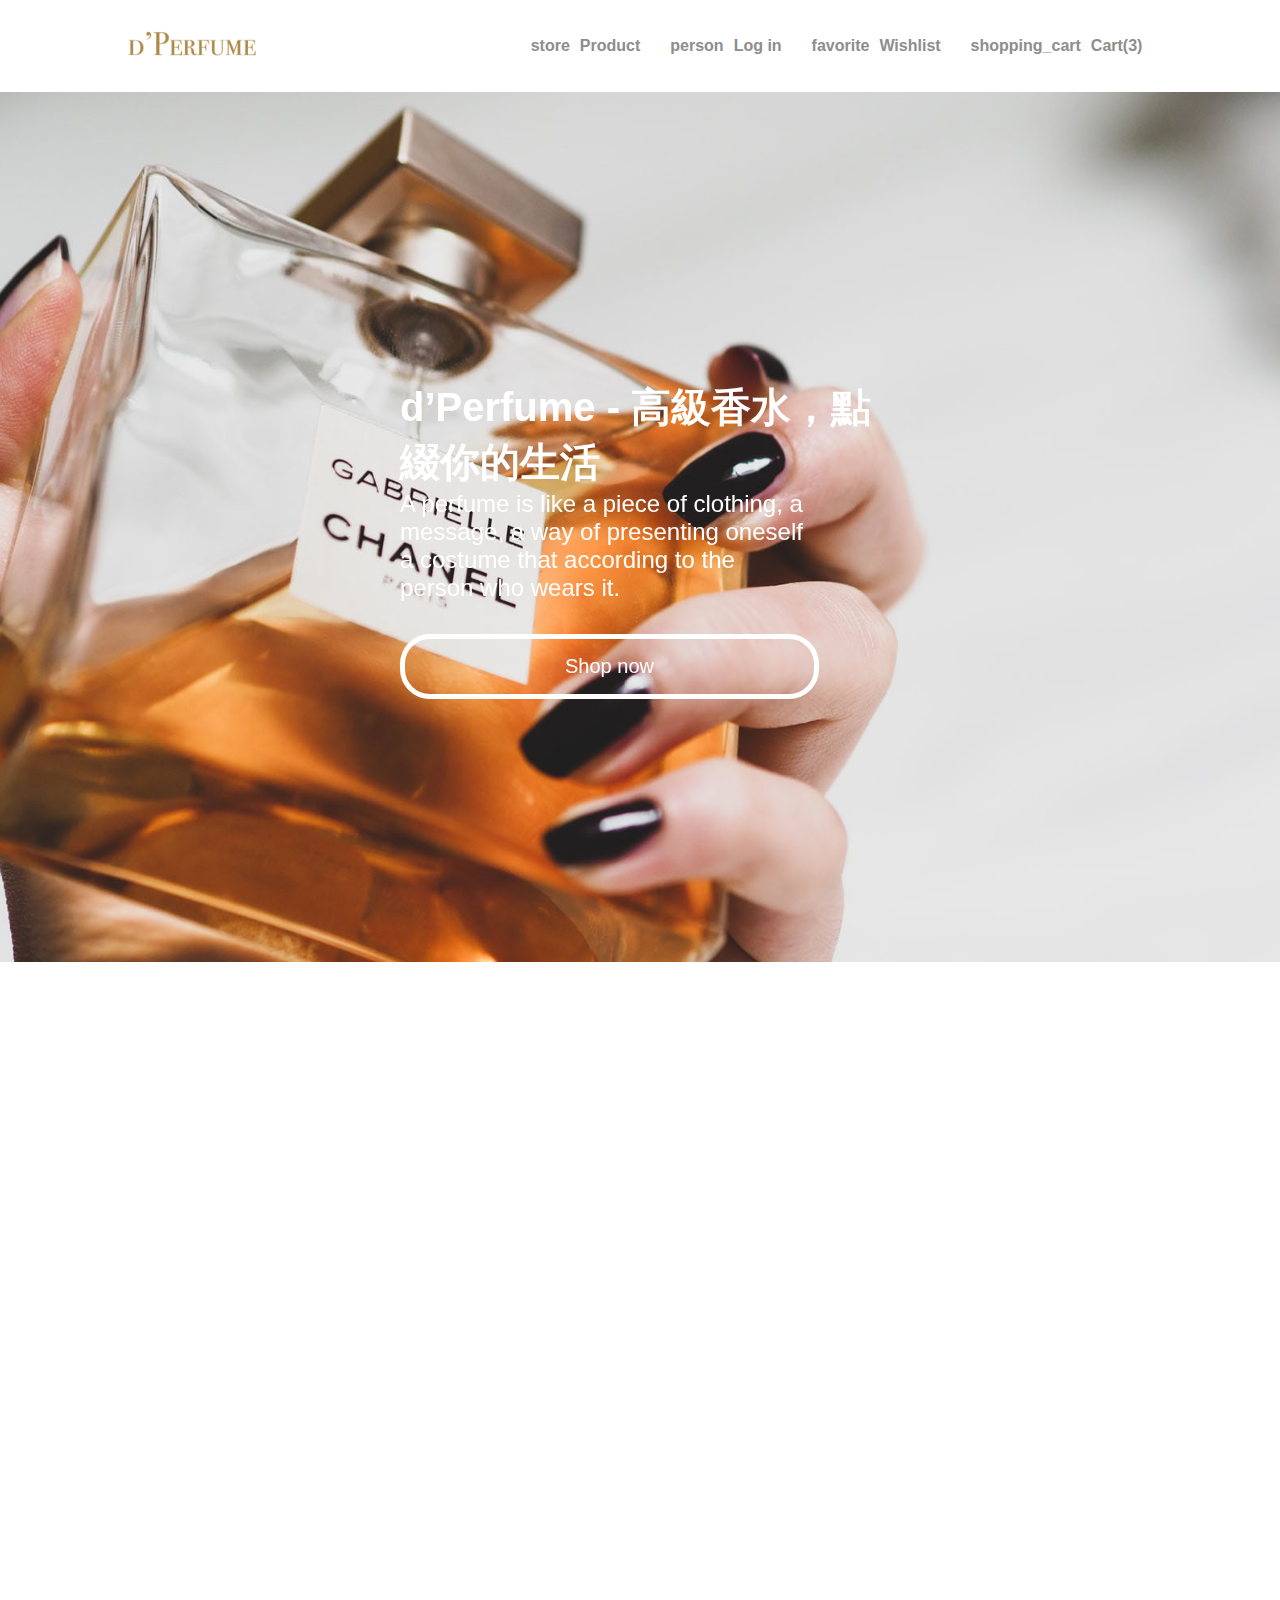
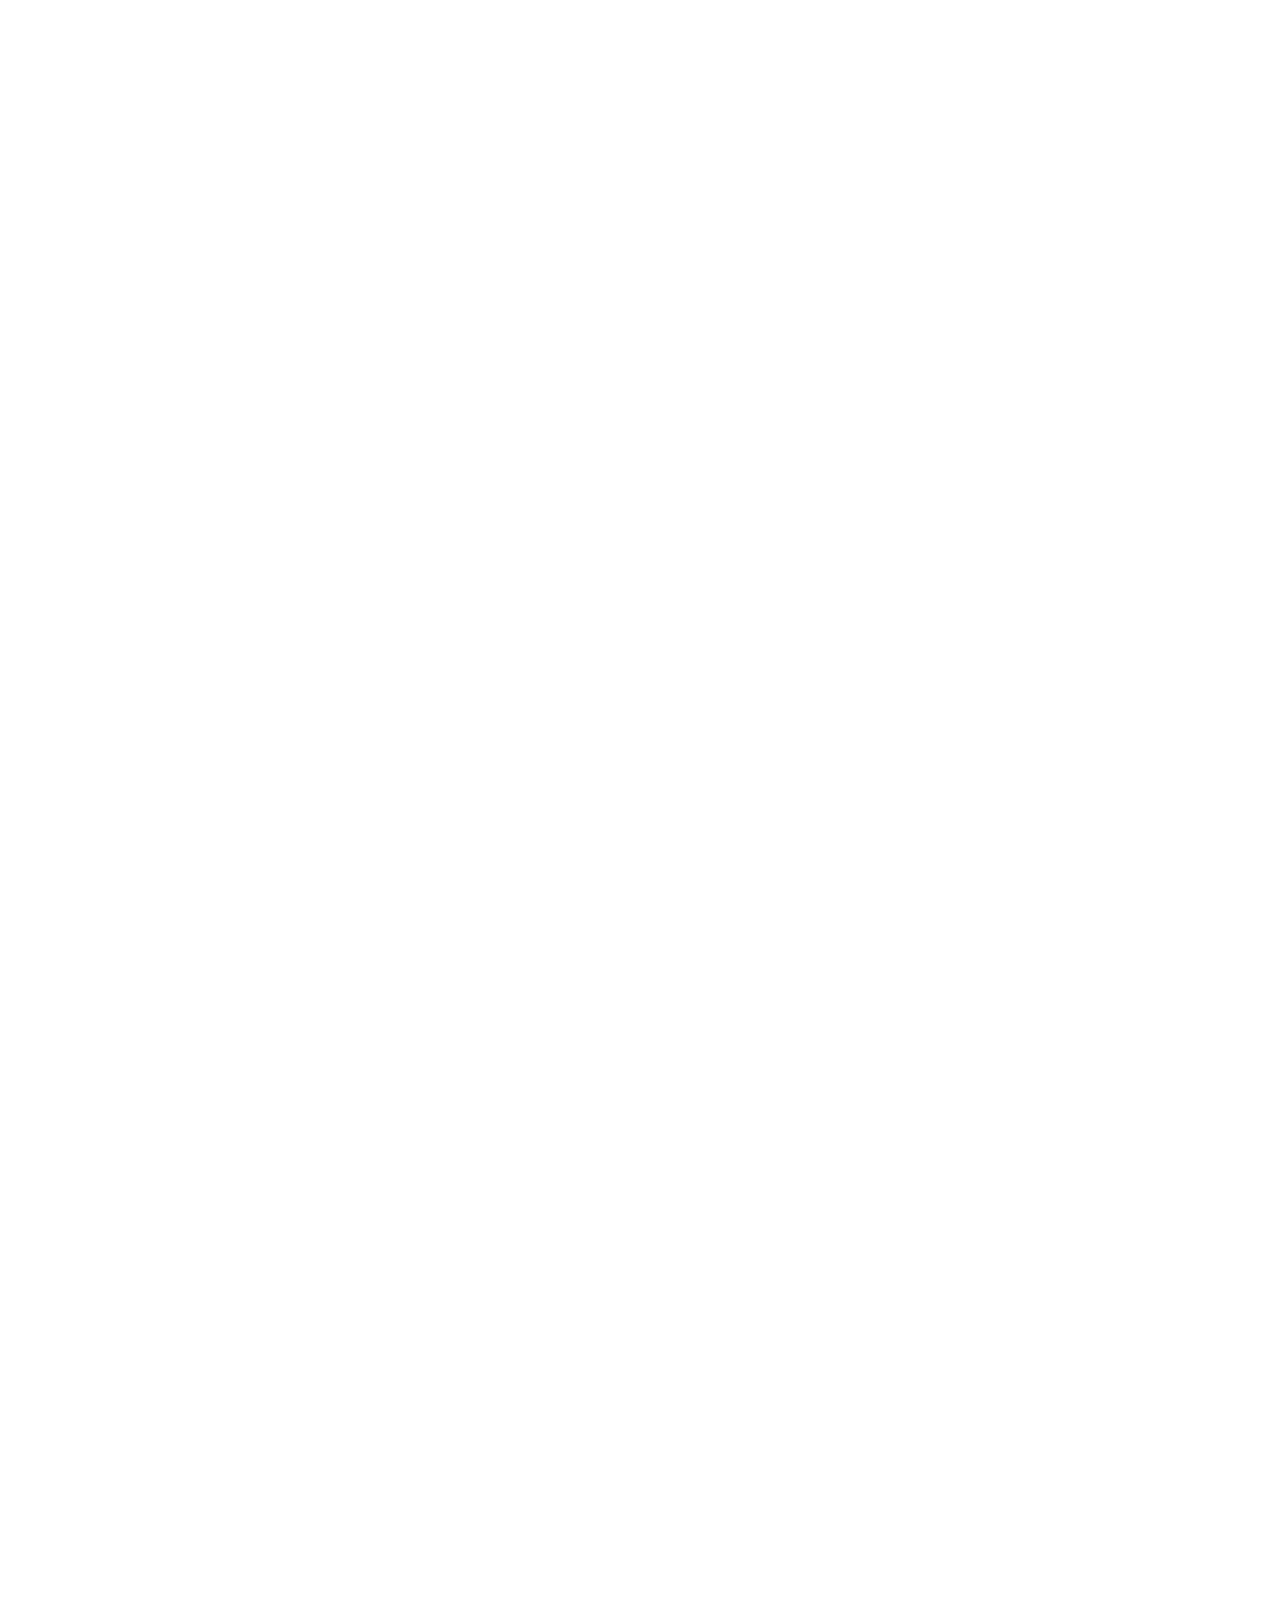
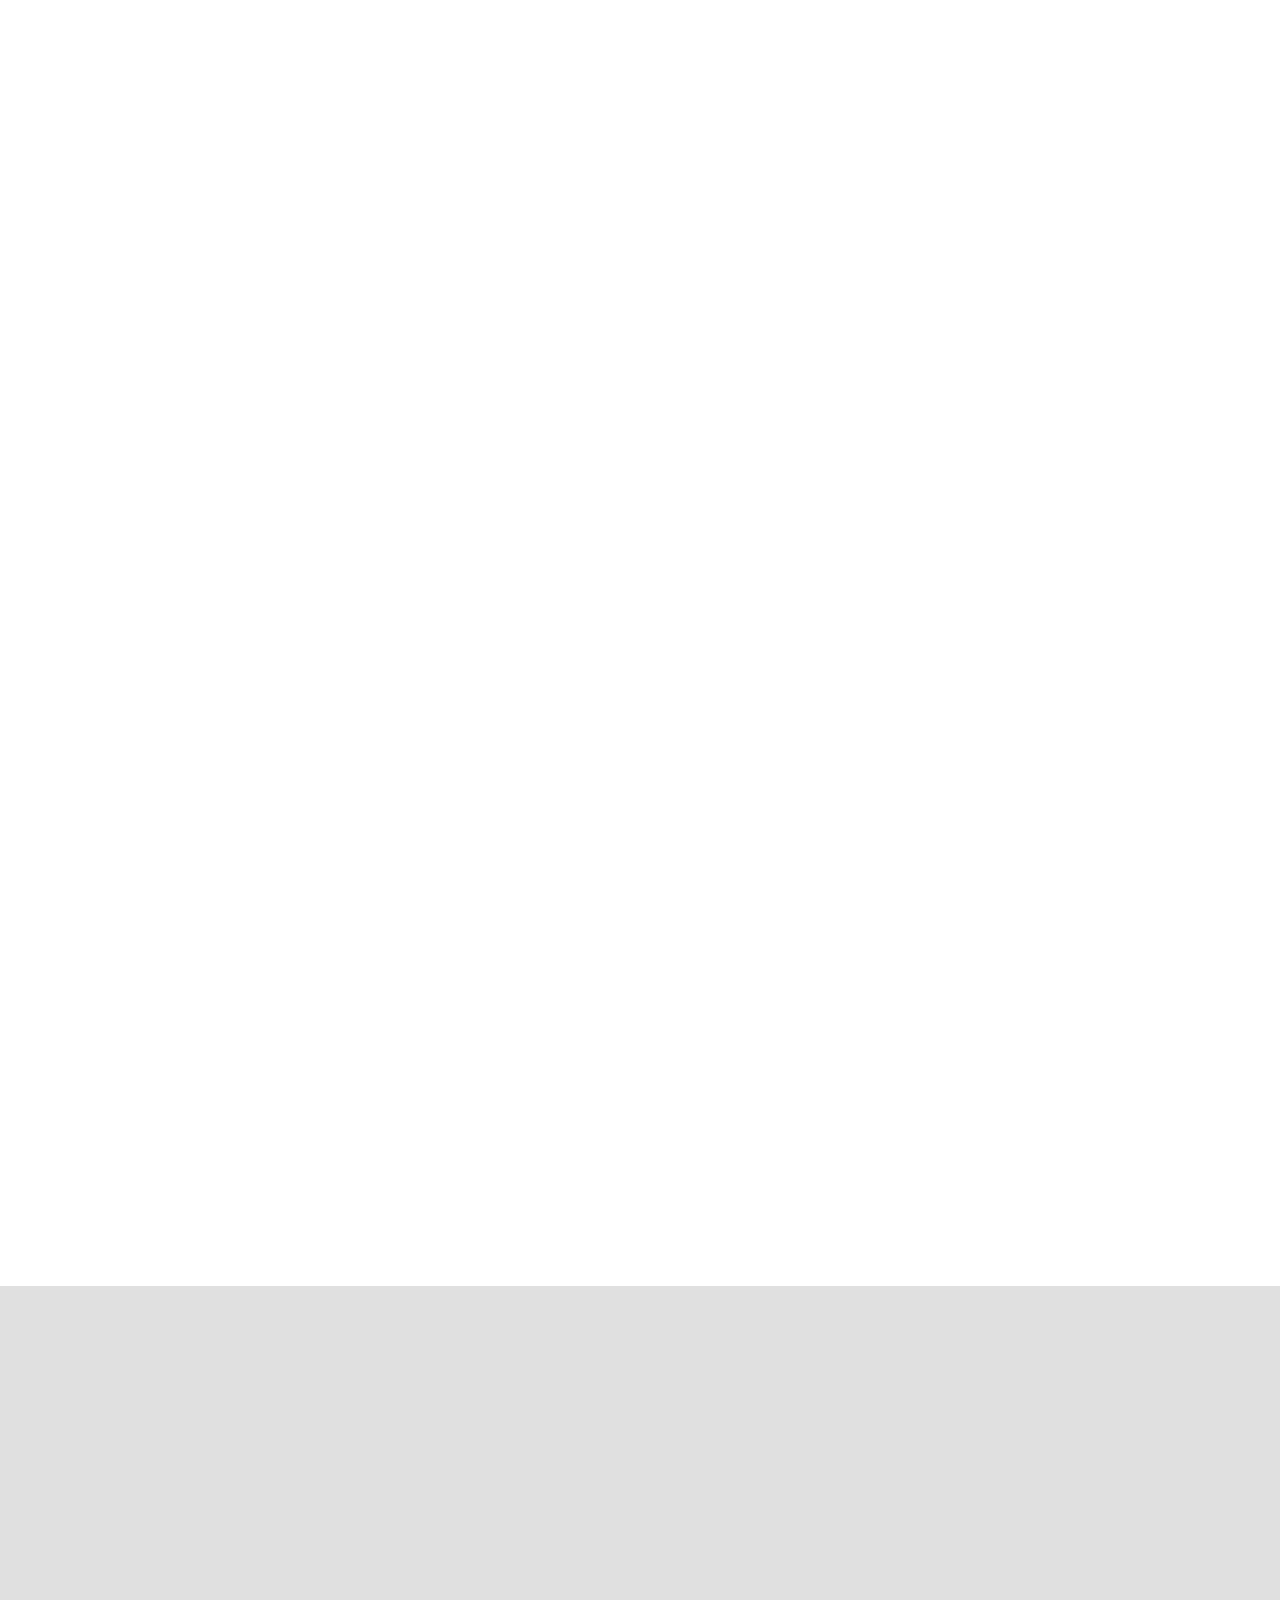
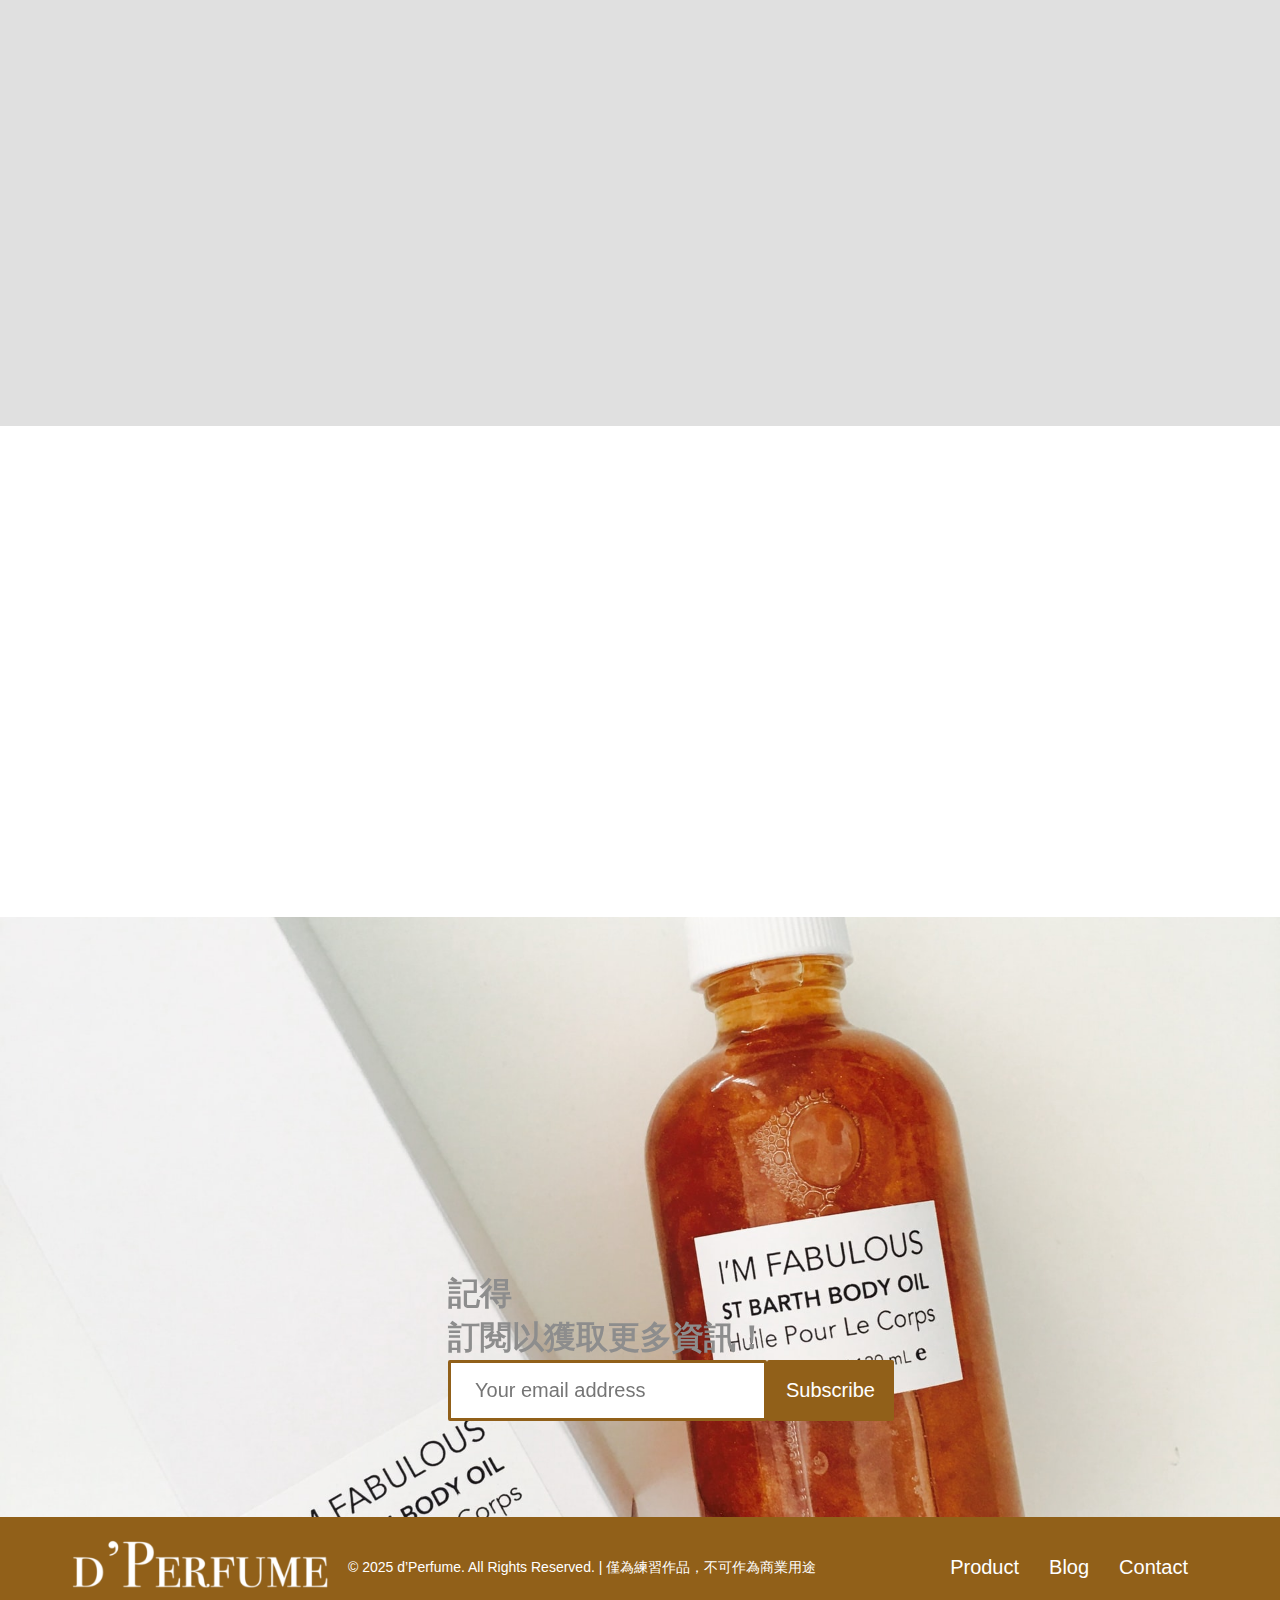
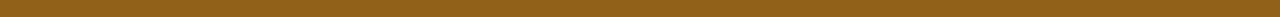
==== index.html @ 4ff8ecd0 "Update index.html" ====
<!DOCTYPE html>
<html lang="en">

<head>
    <meta charset="UTF-8">
    <meta http-equiv="X-UA-Compatible" content="IE=edge">
    <meta name="viewport" content="width=device-width, initial-scale=1.0">
    <meta name="description" content="探索 d’Perfume 高級香水，體驗女性自信、浪漫與活力。發現最受歡迎的香氛，立即購買！">
    <title>d’Perfume - 高級香水，點綴你的生活</title>

    <!-- Open Graph & Twitter Card -->
    <meta property="og:title" content="d’Perfume - 高級香水，點綴你的生活">
    <meta property="og:description" content="探索 d’Perfume 高級香水，體驗女性自信、浪漫與活力。">
    <meta property="og:image" content="https://maomao520529.github.io/Perfume-e-commerce/images/d%E2%80%99Perfume.png">
    <meta property="og:url" content="https://maomao520529.github.io/Perfume-e-commerce/index.html">
    <meta name="twitter:card" content="summary_large_image">
    
    <link rel="stylesheet" href="./css/style.css">
    <link rel="shortcut icon" href="./images/perfume.png">
    <script src="./js/jquery-3.6.0.min.js"></script>
    <script src="./js/all.js"></script>
</head>

<body>
<!-- 使用 Google PageSpeed Insights 測試載入速度，啟用 Lazy Loading（延遲載入圖片）-->
    <div class="header container">
            <a href="./index.html" class="logo">
                <img src="./images/d’Perfume.png" alt="d’Perfume Logo" loading="lazy">
            </a>
        <ul class="nav">
            <li class="nav-item"><a href="./perfume-products.html"><span class="material-icons">store</span>Product</a></li>
            <li class="nav-item"><a href="./login.html"><span class="material-icons">person</span>Log in</a></li>
            <li class="nav-item"><a href="#"><span class="material-icons ">favorite</span>Wishlist</a></li>
            <li class="nav-item"><a href="#"><span class="material-icons">shopping_cart</span>Cart(3)</a></li>
        </ul>

        <div class="menu">
            <nav class="navbar">
                <a class="navbar-link" href="#">
                    <span class="material-icons md-36">shopping_cart</span>
                    <span class="number">3</span>
                </a>
                <button class="navbar-toggler">
                    <span class="material-icons md-36">
                        menu
                    </span>
                </button>
                <div class="navbar-collapse">
                    <ul class="navbar-nav">
                        <li class="nav-item"><a class="nav-link" href="./perfume-products.html">Product</a></li>
                        <li class="nav-item"><a class="nav-link" href="#">Wishlist</a></li>
                        <li class="nav-item"><a class="nav-link" href="#">Blog</a></li>
                        <li class="nav-item"><a class="nav-link" href="#">Contact</a></li>
                        <li class="nav-item"><a class="nav-link" href="./login.html">Log in</a></li>
                    </ul>
                </div>
            </nav>
        </div>
    </div>

    <div class="banner container">
        <div class="banner_text" data-aos="fade-left">
            <h1>d’Perfume - 高級香水，點綴你的生活</h1>
            <p>A perfume is like a piece of clothing, a <br> message, a way of presenting oneself <br> a costume that
                according to the <br> person who wears it.</p>
            <a href="./products.html"><input type="button" value="Shop now"></a>
        </div>
    </div>
    <div class="main container">
        <div class="content">
            <div class="content_left" data-aos="fade-left">
                <img src="./images/olena.jpg" alt="CHANEL Gabrielle 香水瓶" loading="lazy">
                <div class="text_left">
                    <h2>Gabrielle CHANEL</h2>
                    <p>全新嗅覺體驗，花香四溢、明亮馥郁。結合茉莉、依蘭依蘭、橙花和最迷人的格拉斯晚香玉之花香，呈現出夢幻花香氣息。 極具女性特質的香奈兒嘉柏麗香水，專為光芒四射的她而生。</p>
                    <a href="#">查看更多</a>
                </div>
            </div>
            <div class="content_right" data-aos="fade-right">
                <img src="./images/Gingembre.png" alt="Five O’clock Au Gingembre" loading="lazy">
                <div class="text_right">
                    <h2>Five O’clock Au Gingembre</h2>
                    <p>生薑與溫醇的肉桂香、紅糖的香甜摻和成一氣，溫暖微辛的氣息反倒形成一股輕煙氤氳開來，還帶點微微煙醺感漫溢在整個鼻息之間，細聞之下,又還有溫溫淡淡的木香，溫和而暖心。
                    </p>
                    <a href="#">查看更多</a>
                </div>
            </div>
            <div class="content_left" data-aos="fade-left">
                <img src="./images/erin-east.jpg" alt="CHANEL N°5" loading="lazy">
                <div class="text_left">
                    <h2>CHANEL N°5</h2>
                    <p>N°5，女性魅力的極致精髓。散發柔美澄透的乙醛花束香氣。經典傳奇香氛，蘊藏於極簡設計的獨特瓶身。</p>
                    <a href="./product-detail.html">查看更多</a>
                </div>
            </div>
            <div class="content_right" data-aos="fade-right">
                <img src="./images/annie.jpg" alt="">
                <div class="text_right">
                    <ul>
                        <li>
                            <h3>1.<br> Levels of Preventive Maintenance Compliance</h3>
                            <p>The core idea of preventative maintenance is the performance of proactive actions
                                against unscheduled downtime in order to identify potential defects before they
                                evolve into something more severe.</p>
                        </li>
                        <li>
                            <h3>2.<br> Percentage of Planned Maintenance</h3>
                            <p>The planned maintenance percentage is the total planned maintenance time in your
                                CMMS software over a date range over the total number of hours of a service
                                performed by the technicians.</p>
                        </li>
                        <li>
                            <h3>3.<br> Critical percentage of  planned maintenance</h3>
                            <p>Calculating the critical percentage of planned maintenance will help you prioritize
                                the most important operations that should be performed immediately.</p>
                        </li>
                    </ul>
                    <div class="btn">
                        <a href="#"><input type="button" value="Plan a free online training"></a>
                    </div>
                </div>
            </div>
        </div>
    </div>
    <div class="shop container">
        <div class="shop_buy" data-aos="zoom-in">
            <div class="shop_style">
                <img src="./images/Poppy & Barley.png" alt="">
                <h3>Poppy & Barley</h3>
                <h4>Jo Malone</h4>
                <p>NT$1,380 <span>NT$1,580</span></p>

            </div>
            <div class="shop_style" data-aos="zoom-in">
                <img src="./images/Body Wash.png" alt="">
                <h3>Body Wash</h3>
                <h4>Curology</h4>
                <p>NT$1,580</p>
            </div>
            <div class="shop_style shop_all" data-aos="zoom-in">
                    <img src="./images/Apple Cider Vinegar Capsule.png" alt="">
                <div class="sold_out">
                    <span>Sold out</span>
                </div>
                <h3>Apple Cider Vinegar Capsule</h3>
                <h4>Tonik</h4>
                <p>NT$1,580</p>
            </div>
        </div>
    </div>
    <div class="Information container">
        <div class="content">
            <div class="content_style" data-aos="zoom-out-up">
                <div>
                    <img src="./images/laura-chouette.jpg" alt="">
                </div>
                <div class="content_text">
                    <h3>Bottle-Recycling</h3>
                    <h4>Recycle your used empty bottles and <br> be rewarded!</h4>
                    <br>
                    <p>For the past 10 years, we have collected over <br> 800,000 bottles through Empty Bottle <br>
                        Recycling Campaign and planted more than <br> 860 pine trees for a better environment.For <br>
                        the past 10 years, we have collected over <br> 800,000 bottles through Empty Bottle <br>
                        Recycling Campaign and planted more than <br> 860 pine trees for a better environment.</p>
                    <a href="#">查看更多</a>
                </div>


            </div>
        </div>
    </div>
    <div class="subscription container">
        <div class="subscription_text">
            <h2>記得 <br> 訂閱以獲取更多資訊！</h2>
            <form class="form">
                <input type="email" name="q" id="mySearch" placeholder="Your email address"><button
                    type="submit">Subscribe</button>
            </form>
        </div>
    </div>
    <div class="footer container">
        <ul class="footer_logo">
            <li><img src="./images/d’Perfumew@2x.png" alt="d’Perfumew"></li>
            <li><span>&copy; 2025 d’Perfume. All Rights Reserved. | 僅為練習作品，不可作為商業用途</span></li>
        </ul>
        <ul class="footer_menu">
            <li><a href="./product.html">Product</a></li>
            <li><a href="#">Blog</a></li>
            <li><a href="#">Contact</a></li>
        </ul>
    </div>
    <!-- 結構化數據 Schema Markup -->
    <script type="application/ld+json">
    {
      "@context": "https://schema.org",
      "@type": "Organization",
      "name": "d’Perfume",
      "url": "https://maomao520529.github.io/Perfume-e-commerce/index.html",
      "logo": "https://maomao520529.github.io/Perfume-e-commerce/images/d%E2%80%99Perfume.png"
    }
    </script>
    <link rel="stylesheet" href="https://unpkg.com/aos@next/dist/aos.css" />
    <script src="https://unpkg.com/aos@next/dist/aos.js"></script>
    <script>
       AOS.init({
        offset: 400, // offset (in px) from the original trigger point
        delay: 0, // values from 0 to 3000, with step 50ms
        duration: 1000 // values from 0 to 3000, with step 50ms
      });
    </script>
</body>
</html>
---- css/style.css ----
@charset "UTF-8";
* {
  margin: 0;
  padding: 0;
  font-family: PingFangTC-Regular, sans-serif,'SF Pro Display';
  list-style: none;
}

img {
  max-width: 100%;
  height: auto;
}

/* 全域 border box */
*,
*::before,
*::after {
  box-sizing: border-box;
}

.container {
  max-width: 1920px;
  margin: 0 auto;
}

.header {
  display: flex;
  justify-content: space-around;
  align-items: center;
  padding: 25px 0;
  position: relative;
}

.nav {
  display: flex;
  justify-content: flex-end;
  align-items: flex-end;
}

.nav li span {
  vertical-align: middle;
  padding: 0 10px;
}

.nav li a {
  color: #8D8D8D;
  font-weight: bold;
  text-align: center;
  text-decoration: none;
  padding: 0 10px;
}

.menu {
  display: none;
}

.navbar-toggler {
  display: none;
  border: none;
  background: transparent;
  cursor: pointer;
}

.navbar-nav {
  position: relative;
  left: 0;
  max-height: 0px;
  opacity: 0;
}

.navbar .active {
  max-height: 500px;
  opacity: 1;
}

.navbar-collapse {
  display: flex;
  align-items: center;
}

.nav-link {
  color: #707070;
  font-weight: bold;
  padding: 0 30px;
  display: block;
}

.navbar-link {
  position: relative;
  opacity: 0;
  color: #8D8D8D;
}

.navbar-link .number {
  position: absolute;
  bottom: 20px;
  color: #FFFFFF;
  background-color: #916019;
  border-radius: 50%;
  padding: 0 5px;
}

@media (max-width: 767px) {
  .nav {
    display: none;
  }
  .menu {
    display: flex;
    flex-direction: row;
  }
  .navbar {
    display: flex;
    justify-content: space-between;
  }
  .navbar-toggler {
    display: block;
    margin: 0 40px;
  }
  .navbar-toggler span {
    margin: 0 0.5rem;
  }
  .navbar-toggler:focus {
    outline: 0;
  }
  .navbar-nav {
    position: absolute;
    opacity: 1;
    left: 0;
    top: 100%;
    width: 100%;
    transition: all 0.8s;
    overflow: hidden;
    background: #FFFFFF;
    flex-direction: column;
  }
  .nav-link {
    padding: 10px 0;
    text-decoration: none;
    text-align: center;
  }
  .nav-link:hover {
    color: #FFFFFF;
  }
  .nav-item {
    width: 100%;
    border-bottom: dashed 1px #707070;
  }
  .nav-item:hover {
    background-color: #707070;
  }
  .navbar-link {
    padding-left: 0;
    opacity: 1;
  }
  .navbar-link .number {
    margin: 10px 0;
  }
}

.banner {
  height: 870px;
  background-image: url(../images/back-image.jpg);
  background-repeat: no-repeat;
  background-position: center;
  background-size: cover;
  display: flex;
  justify-content: flex-end;
  align-items: baseline;
}

.banner .banner_text {
  padding: 18rem 25rem;
  color: #FFFFFF;
}

.banner .banner_text h1 {
  font-size: 40px;
}

.banner .banner_text p {
  font-size: 24px;
  padding-bottom: 2rem;
}

.banner .banner_text input[type="button"] {
  border-radius: 30px;
  font-size: 20px;
  padding: 1rem 10rem;
  cursor: pointer;
  outline: none;
  border: 5px #FFFFFF solid;
  color: #FFFFFF;
  background: rgba(0, 0, 0, 0);
}

.banner .banner_text input[type="button"]:hover {
  background: rgba(0, 0, 0, 0.396);
}

.main {
  display: flex;
  justify-content: center;
  padding: 60px 0;
}

.main .content {
  width: 58%;
}

.main .content input[type="button"] {
  background-color: #00000000;
  border-radius: 30px;
  border: solid 1px #000;
  font-size: 20px;
  padding: 1rem 5rem;
  cursor: pointer;
  outline: none;
}

.main .content input[type="button"]:hover {
  background: rgba(3, 3, 3, 0.129);
}

.main .content .content_left {
  display: flex;
  flex-direction: row-reverse;
}

.main .content .content_left .text_left {
  padding: 10rem 5rem;
  line-height: 1.5;
}

.main .content .content_left .text_left h2 {
  font-size: 32px;
}

.main .content .content_left .text_left p {
  font-size: 20px;
}

.main .content .content_left .text_left a {
  color: #916019;
  text-decoration: none;
}

.main .content .content_right {
  display: flex;
  justify-content: center;
}

.main .content .content_right .text_right {
  padding: 8rem 1.2rem;
  line-height: 1.5;
}

.main .content .content_right .text_right li {
  line-height: 1.5rem;
  padding-top: 2rem;
}

.main .content .content_right .text_right h2 {
  font-size: 32px;
}

.main .content .content_right .text_right h3 {
  font-size: 24px;
}

.main .content .content_right .text_right p {
  font-size: 20px;
}

.main .content .content_right .text_right a {
  color: #916019;
  text-decoration: none;
}

.main .content .content_right .text_right .btn {
  display: flex;
  justify-content: center;
  padding: 4rem;
}

.shop {
  display: flex;
  justify-content: center;
  background: #E0E0E0 0% 0% no-repeat padding-box;
}

.shop .shop_buy {
  display: flex;
  padding: 40px;
}

.shop .shop_buy .shop_style {
  padding: 16px;
}

.shop .shop_buy .shop_style h3 {
  font-size: 24px;
}

.shop .shop_buy .shop_style h4 {
  font-size: 16px;
  font-weight: normal;
}

.shop .shop_buy .shop_style p {
  padding-top: 20px;
}

.shop .shop_buy .shop_style p span {
  padding: 0 10px;
  color: #8D8D8D;
  text-decoration: line-through;
}

.shop .shop_buy .shop_img {
  position: relative;
}

.shop .shop_buy .sold_out {
  position: absolute;
  top: 16px;
  left: 1rem;
  background-color: rgba(3, 3, 3, 0.478);
}

.shop .shop_buy .sold_out span {
  display: flex;
  justify-content: center;
  align-items: center;
  width: 350px;
  height: 540px;
  font-size: 24px;
  color: #FFFFFF;
}

.Information {
  display: flex;
  justify-content: center;
}

.Information .content {
  padding: 30px 10px;
}

.Information .content .content_style {
  display: flex;
  justify-content: space-around;
}

.Information .content .content_style .content_text {
  padding-left: 20px;
  padding-top: 30px;
  line-height: 1.3;
}

.Information .content .content_style .content_text h3 {
  font-size: 32px;
}

.Information .content .content_style .content_text h4 {
  font-size: 20px;
}

.Information .content .content_style .content_text p {
  padding-bottom: 10px;
}

.Information .content .content_style .content_text a {
  text-decoration: none;
  color: #AC8A46;
}

.subscription {
  position: relative;
  height: 600px;
  background-image: url(../images/anis-m-footer.jpg);
  background-repeat: no-repeat;
  background-position: center;
  background-size: cover;
}

.subscription .subscription_text {
  position: absolute;
  left: 28rem;
  bottom: 6rem;
}

.subscription .subscription_text h2 {
  color: #8D8D8D;
  font-size: 32px;
}

.subscription .subscription_text input[type="email"] {
  padding: 16px 24px;
  border-radius: 2px;
  outline: none;
  font-size: 20px;
  border: solid 3px #916019;
}

.subscription .subscription_text button {
  padding: 15px;
  outline: none;
  border-radius: 2px;
  font-size: 20px;
  border: solid 4px #916019;
  color: #FFFFFF;
  background-color: #916019;
}

@media (max-width: 992px) {
  .banner {
    background-image: url(../images/back-image-s.jpg);
    justify-content: center;
    align-items: center;
  }
  .banner .banner_text {
    padding: 0;
    font-size: 40px;
  }
  .main .content {
    width: 100%;
  }
  .main .content .content_left,
  .main .content .content_right {
    flex-direction: column;
  }
  .main .content .content_left img,
  .main .content .content_right img {
    padding: 20px;
  }
  .main .content .content_left .text_left,
  .main .content .content_left .text_right,
  .main .content .content_right .text_left,
  .main .content .content_right .text_right {
    padding: 0 6.5rem;
  }
  .main .content .btn {
    padding: 0;
  }
  .shop .shop_buy {
    flex-direction: column;
  }
  .Information .content .content_style {
    flex-direction: column;
  }
  .Information .content .content_style .content_text {
    justify-content: center;
    margin: 0 6rem;
  }
  .subscription .subscription_text {
    margin: -2rem;
  }
  .subscription .subscription_text h2 {
    font-size: 24px;
  }
  .subscription .subscription_text input[type="email"] {
    padding: 8px 20px;
  }
  .subscription .subscription_text button {
    padding: 10px;
    font-size: 16px;
  }
}

@media (max-width: 767px) {
  .subscription .subscription_text {
    position: absolute;
    left: 10rem;
    bottom: 15rem;
  }
}

@media (max-width: 414px) {
  .banner .banner_text {
    justify-content: center;
    padding: 20px;
  }
  .banner .banner_text h1 {
    font-size: 24px;
  }
  .banner .banner_text p {
    font-size: 20px;
  }
  .banner .banner_text input[type="button"] {
    padding: 1rem 7rem;
  }
  .main .content .content_left,
  .main .content .content_right {
    flex-direction: column;
  }
  .main .content .content_left img,
  .main .content .content_right img {
    padding: 30px;
  }
  .main .content .content_left .text_left,
  .main .content .content_left .text_right,
  .main .content .content_right .text_left,
  .main .content .content_right .text_right {
    padding: 0 30px;
  }
  .main .content .btn {
    padding: 0;
  }
  .sold_out {
    width: 91%;
    height: 76%;
  }
  .sold_out span {
    margin: -1rem;
  }
  .Information .content .content_style {
    margin: 0 -65px;
  }
  .Information .content .content_style .content_text {
    width: 65%;
    padding: 0;
  }
  .Information .content .content_style .content_text h3 {
    font-size: 24px;
  }
  .Information .content .content_style .content_text h4 {
    font-size: 16px;
  }
  .subscription .subscription_text {
    position: absolute;
    left: 4rem;
    bottom: 15rem;
  }
  .subscription .subscription_text .form {
    width: 100%;
  }
  .subscription .subscription_text input[type="email"] {
    width: 100%;
    padding: 3px;
  }
  .subscription .subscription_text button {
    padding: 4px 3px;
    width: 100%;
  }
}

.product {
  display: flex;
  background: #916019;
  padding: 20px 0;
}

.product .product_menu {
  display: flex;
  padding-left: 20rem;
}

.product .product_menu li {
  display: flex;
  padding-left: 20px;
}

.product .product_menu li a {
  color: #FFFFFF;
  font-size: 20px;
  text-decoration: none;
}

.product_commodity {
  display: flex;
  justify-content: center;
}

.product_commodity .content {
  display: flex;
  justify-content: center;
  padding: 3rem;
}

.product_commodity .content li {
  padding: 0 20px;
  line-height: 1.3;
}

.product_commodity .content li img {
  width: 255px;
  height: 255px;
}

.product_commodity .content li h3 {
  font-size: 24px;
}

.product_commodity .content li h4 {
  font-weight: normal;
}

.product_commodity .content li p span {
  color: #8D8D8D;
  text-decoration: line-through;
}

.product_commodity .content li a {
  color: #916019;
  text-decoration: none;
}

.product_number {
  display: flex;
  justify-content: center;
  padding: 20px 0;
}

.product_number li {
  font-size: 20px;
  padding: 0 10px;
}

.product_number .num a {
  color: #AC8A46;
}

@media (max-width: 767px) {
  .product {
    display: none;
  }
  .product_commodity .content {
    display: flex;
    flex-wrap: wrap;
    padding: 20px 0;
  }
}

.login {
  display: flex;
  justify-content: center;
}

.login .content {
  display: flex;
  padding: 12rem 0;
}

.login .log-in {
  padding: 12rem 2rem;
}

.login .log-in h2 {
  font-size: 32px;
}

.login .log-in p {
  padding: 5px;
}

.login .log-in input[type="email"] {
  width: 350px;
  height: 38px;
  cursor: pointer;
  outline: none;
}

.login .log-in input[type="password"] {
  width: 350px;
  height: 38px;
  cursor: pointer;
  outline: none;
}

.login .forgot {
  display: flex;
  padding: 10px 0;
}

.login .forgot a {
  text-decoration: none;
  font-size: 16px;
  color: #916019;
  padding: 5px 0;
}

.login .forgot .buttonClick {
  justify-content: space-between;
  margin: 0 10rem;
}

.login .forgot button {
  cursor: pointer;
  color: #916019;
  font-size: 16px;
  border: solid 1px #916019;
  border-radius: 2px;
  background-color: rgba(255, 255, 255, 0.411);
  outline: none;
  margin: 0 5px;
  padding: 6px;
}

.login .forgot .signin {
  background-color: #916019;
}

.login .forgot .signin a {
  color: #FFFFFF;
}

@media (max-width: 767px) {
  .login .content {
    flex-direction: column;
    padding: 30px 0;
  }
  .login .content .log-in {
    margin: 60px;
  }
  .login .content .log-in h2 {
    margin: 3rem 5rem;
  }
  .login .content .log-in form {
    margin: 4rem 5rem;
  }
  .login .content .forgot .buttonClick {
    margin: 0 6rem;
  }
}

@media (max-width: 414px) {
  .login .content .forgot .buttonClick {
    margin: 0 5rem;
  }
}

.footer {
  display: flex;
  justify-content: space-around;
  background-color: #916019;
}

.footer .footer_logo {
  display: flex;
  align-items: center;
}

.footer .footer_logo li {
  padding: 10px;
}

.footer .footer_logo span {
  font-size: 14px;
  color: #FFFFFF;
}

.footer .footer_menu {
  display: flex;
  align-items: center;
}

.footer .footer_menu li {
  padding-right: 30px;
}

.footer .footer_menu a {
  text-decoration: none;
  font-size: 20px;
  color: #FFFFFF;
}

@media (max-width: 767px) {
  .footer .footer_logo {
    padding: 0 8rem;
  }
  .footer .footer_menu li {
    display: none;
  }
}

@media (max-width: 414px) {
  .footer .footer_logo {
    padding: 0;
  }
}

.swal2-popup.swal2-modal {
  font-size: 10pt;
}

.swal2-modal .swal2-title {
  font-size: 1.5em;
}

.swal2-modal button {
  padding: 3px 6px;
}

.material-icons.md-18 {
  font-size: 18px;
}

.material-icons.md-24 {
  font-size: 24px;
}

.material-icons.md-36 {
  font-size: 36px;
}

.material-icons.md-48 {
  font-size: 48px;
}
/*# sourceMappingURL=style.css.map */
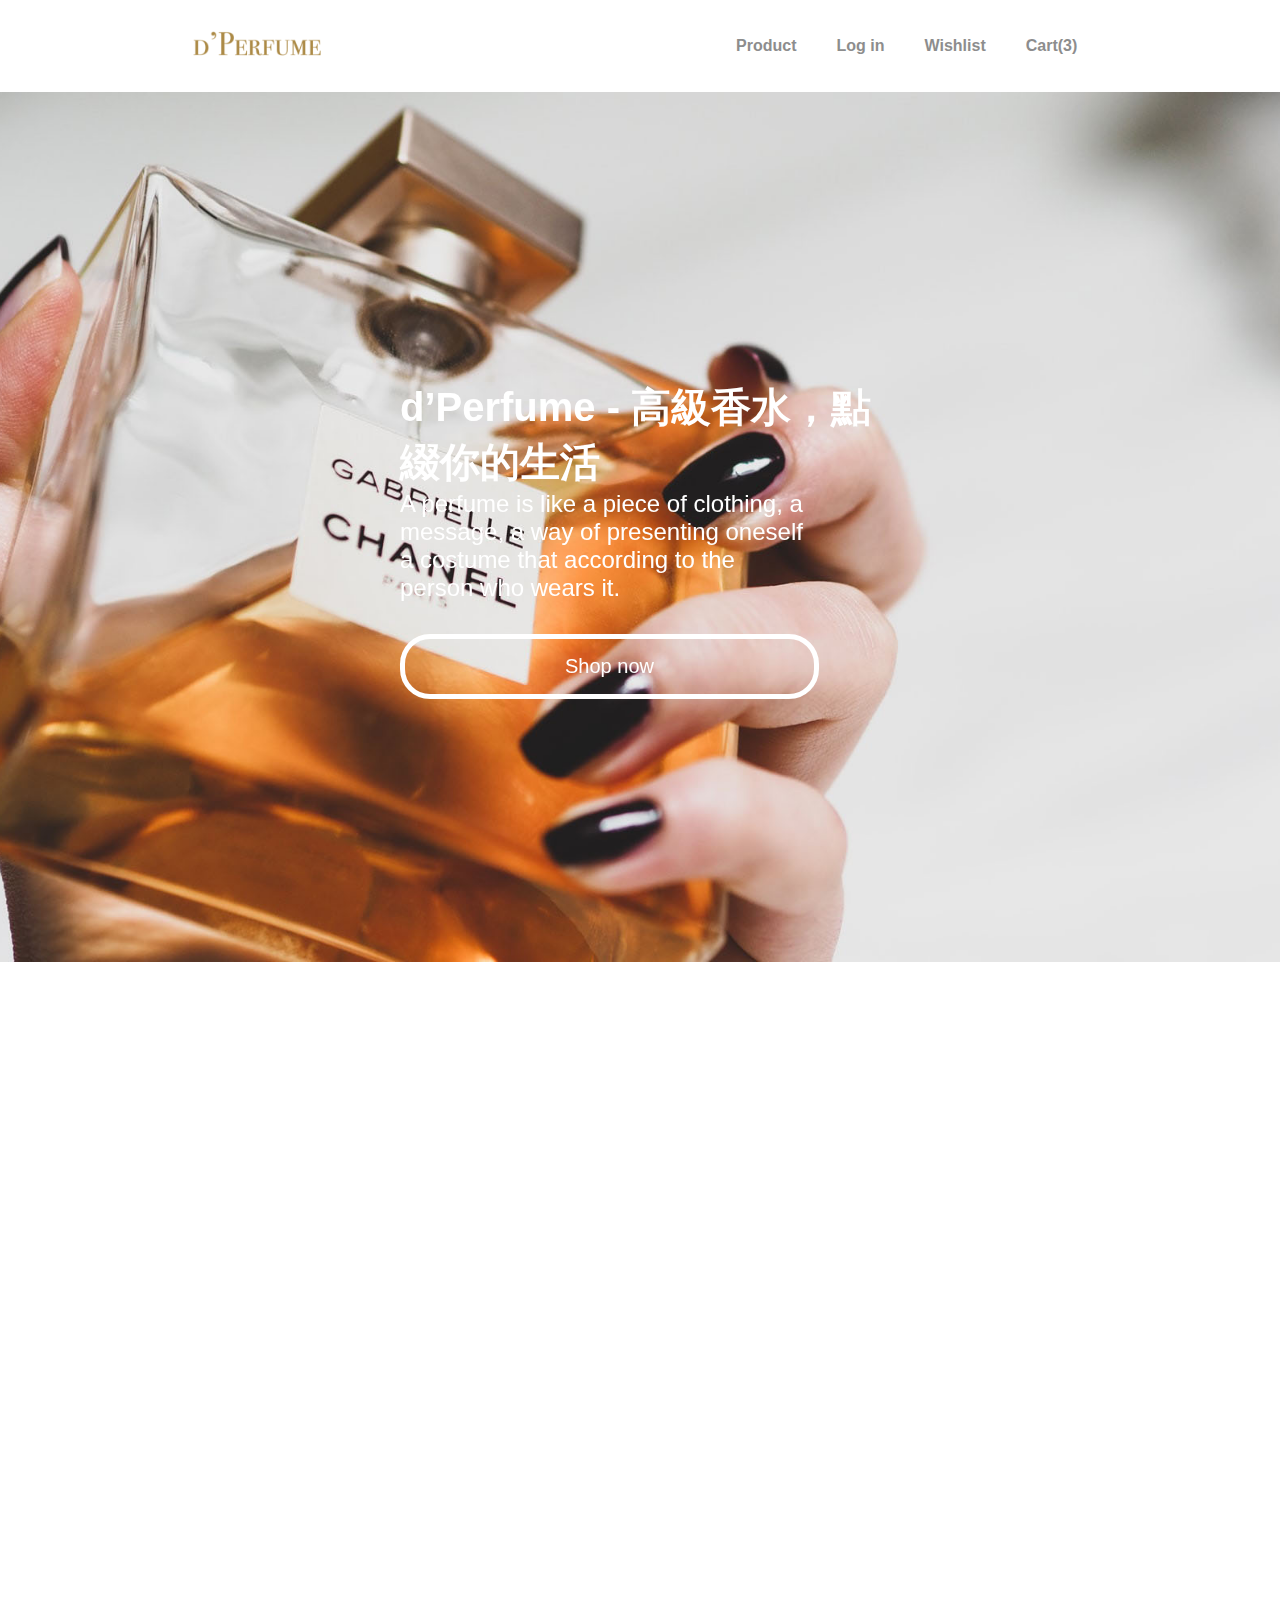
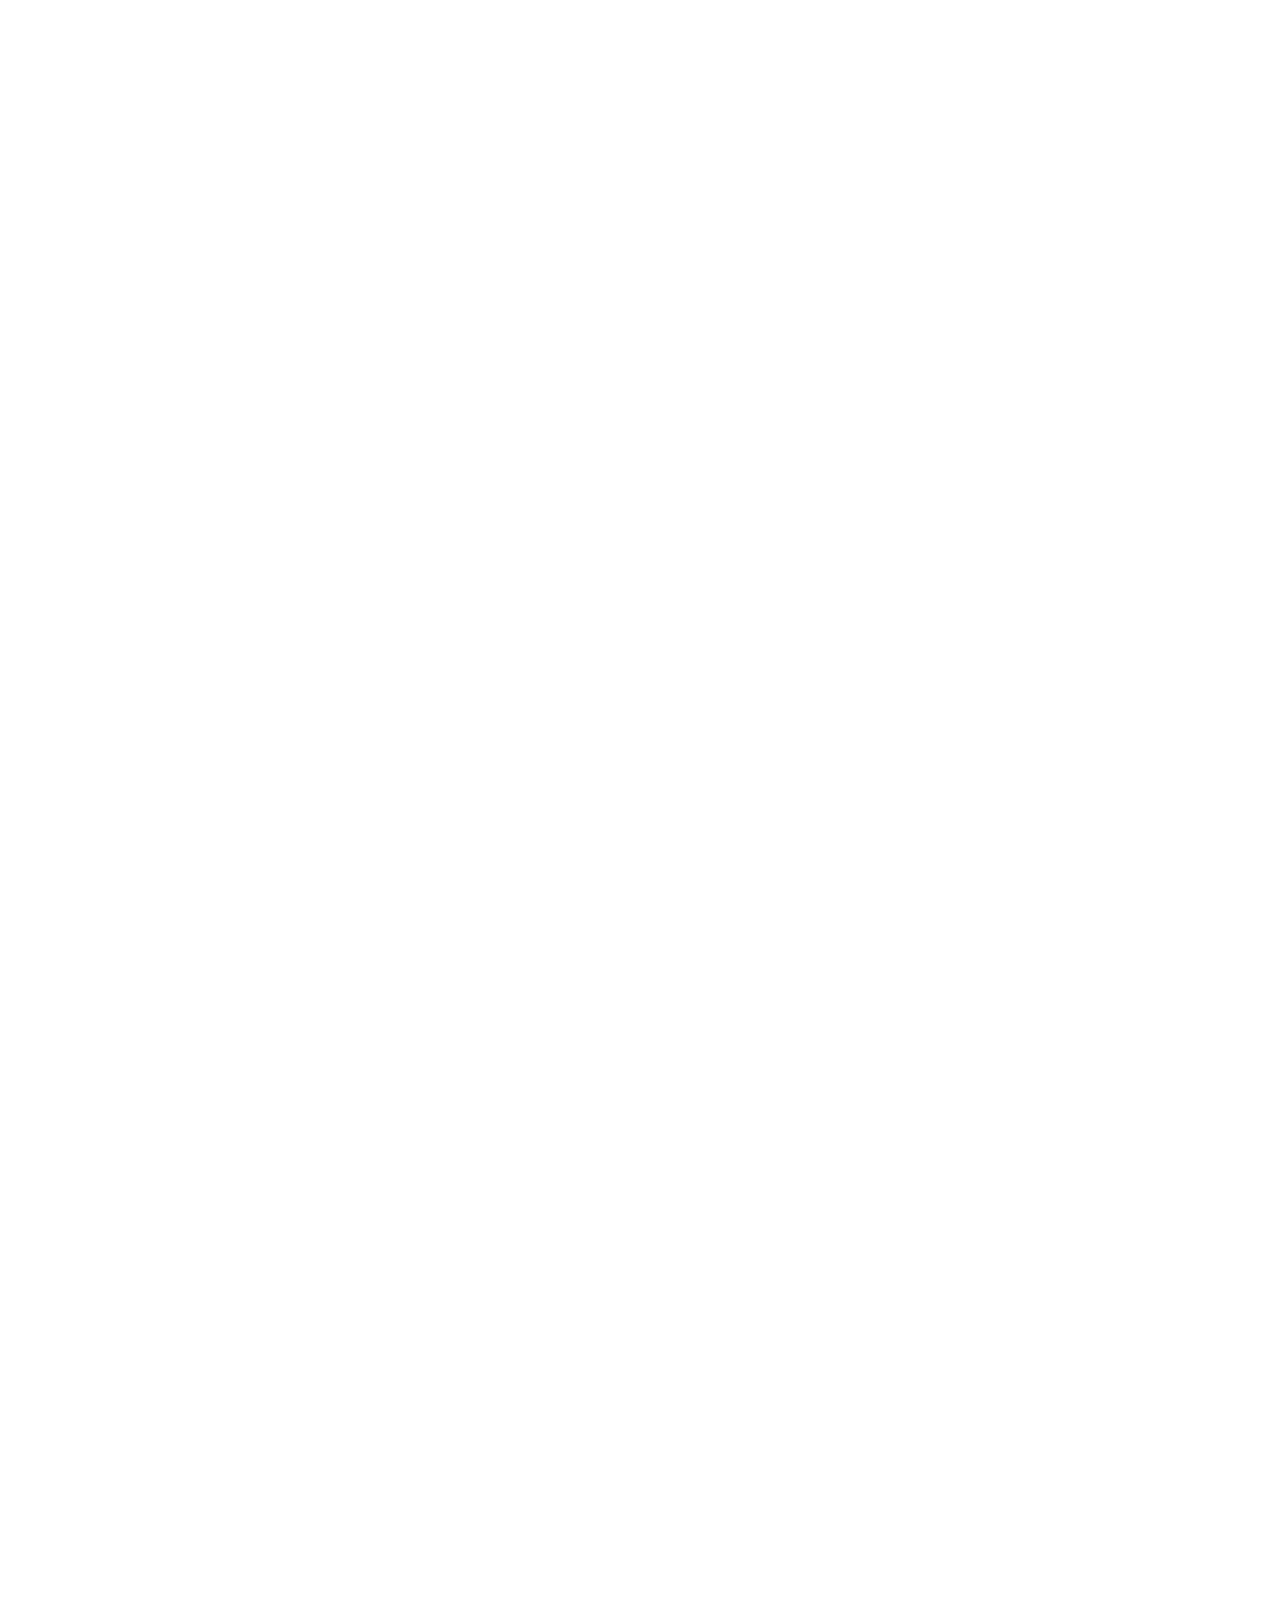
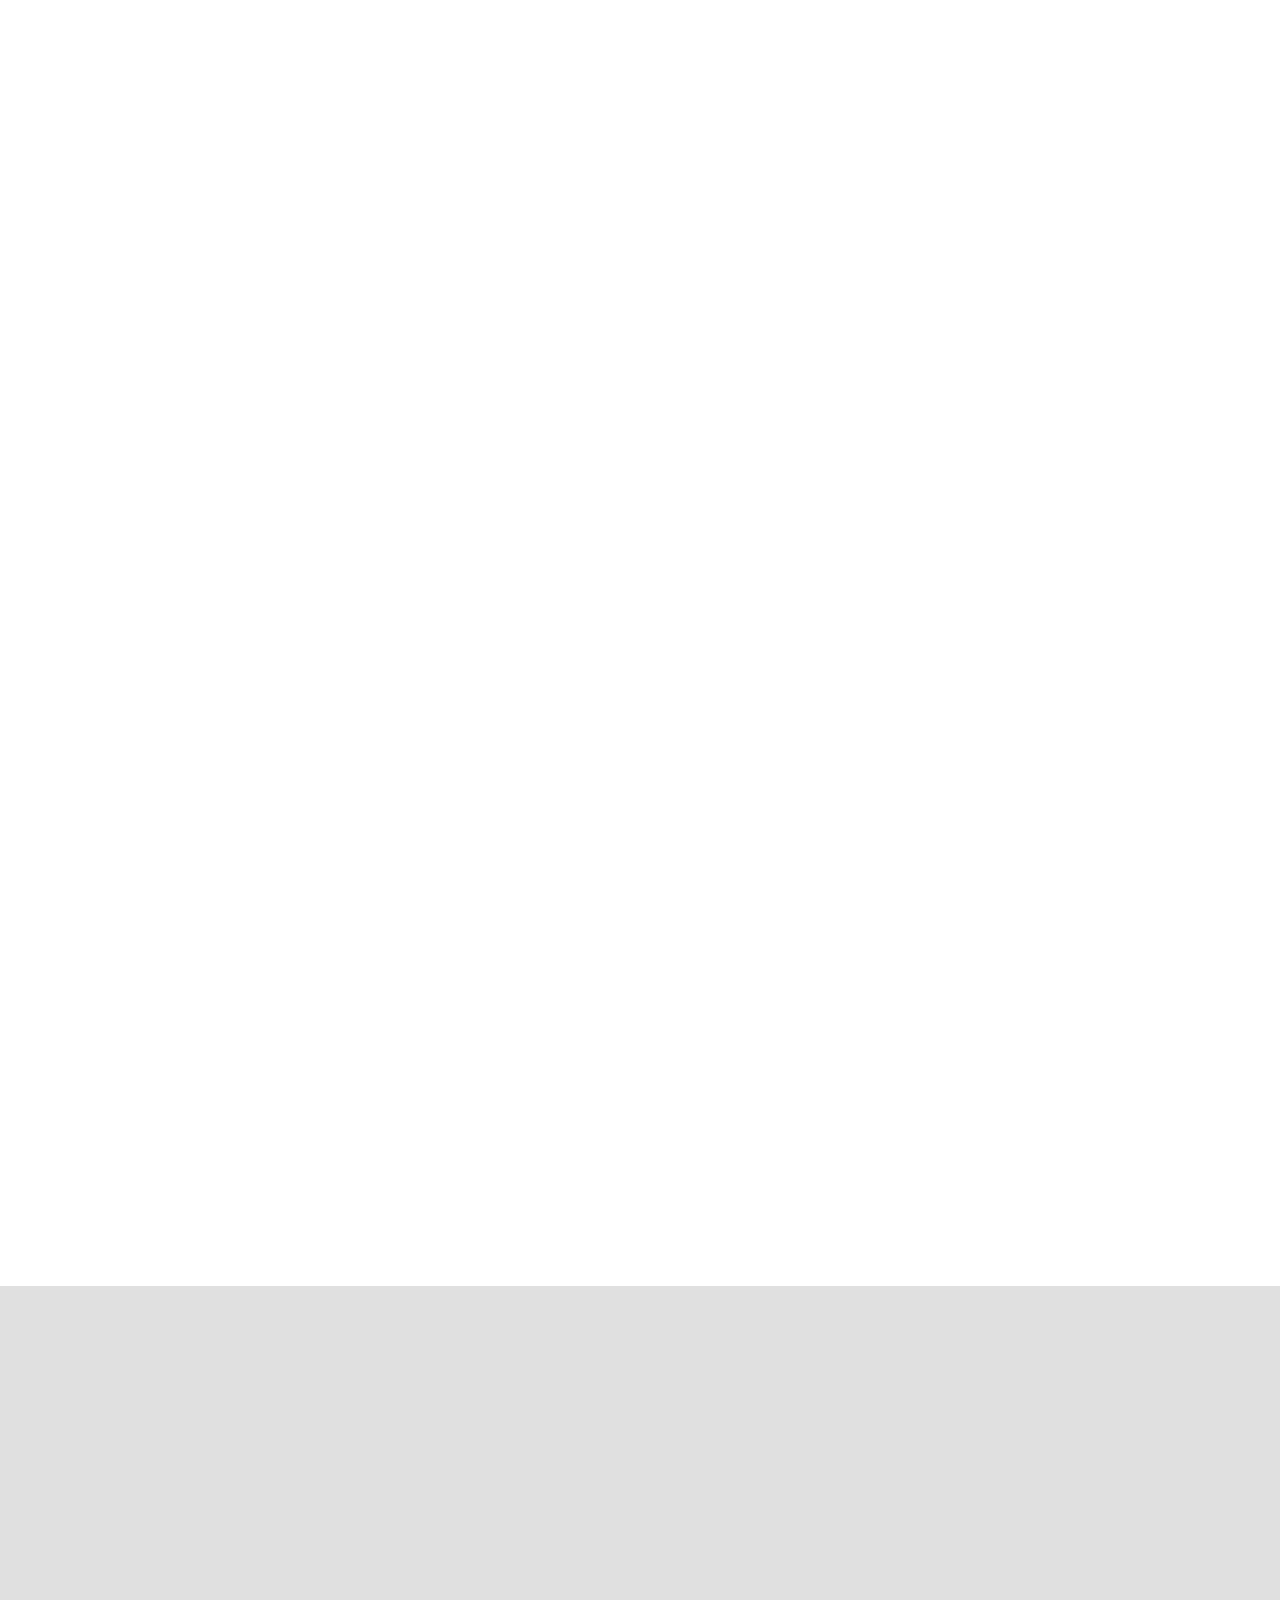
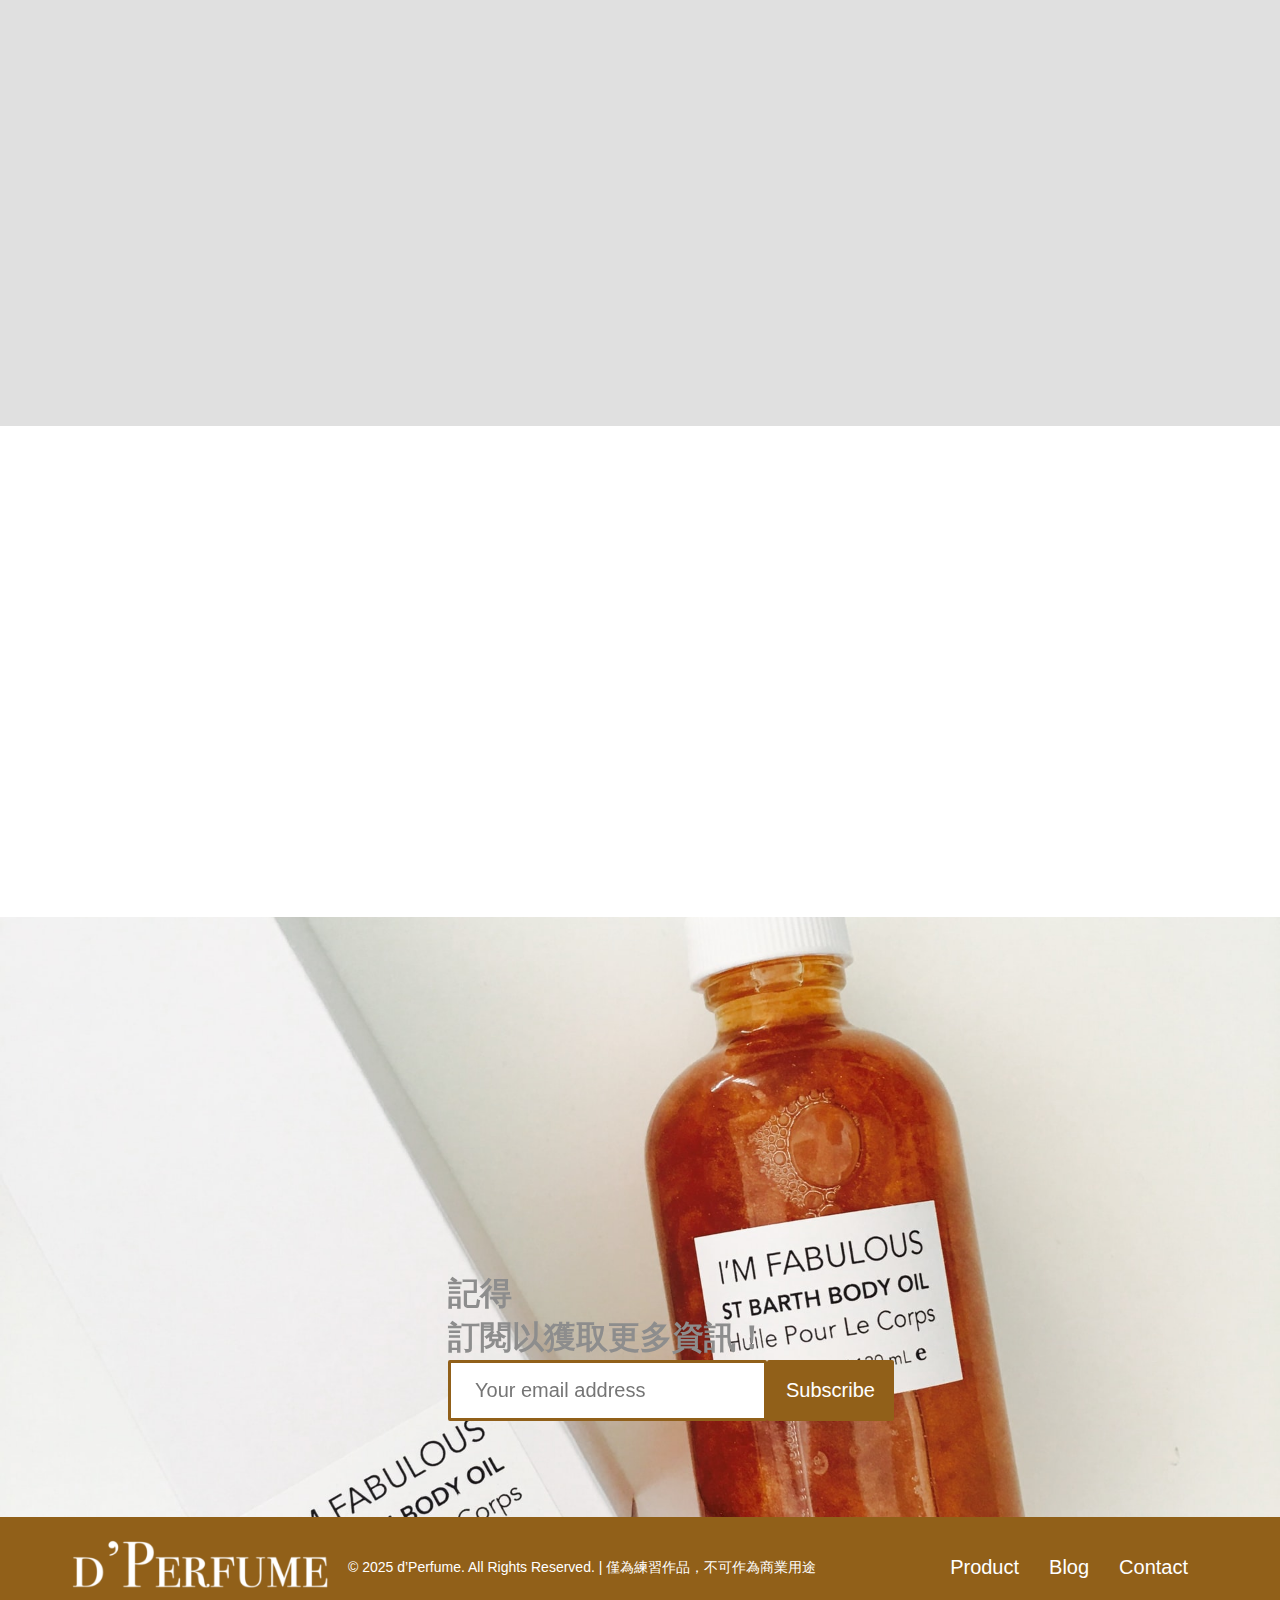
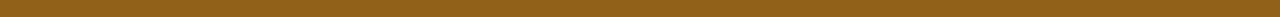
==== commit 27ed18e5: "Update index.html" ====
--- a/index.html
+++ b/index.html
@@ -28,10 +28,10 @@
                 <img src="./images/d’Perfume.png" alt="d’Perfume Logo" loading="lazy">
             </a>
         <ul class="nav">
-            <li class="nav-item"><a href="./perfume-products.html"><span class="material-icons">store</span>Product</a></li>
-            <li class="nav-item"><a href="./login.html"><span class="material-icons">person</span>Log in</a></li>
-            <li class="nav-item"><a href="#"><span class="material-icons ">favorite</span>Wishlist</a></li>
-            <li class="nav-item"><a href="#"><span class="material-icons">shopping_cart</span>Cart(3)</a></li>
+            <li class="nav-item"><a href="./perfume-products.html"><span class="material-icons"></span>Product</a></li>
+            <li class="nav-item"><a href="./login.html"><span class="material-icons"></span>Log in</a></li>
+            <li class="nav-item"><a href="#"><span class="material-icons "></span>Wishlist</a></li>
+            <li class="nav-item"><a href="#"><span class="material-icons"></span>Cart(3)</a></li>
         </ul>
 
         <div class="menu">
@@ -184,7 +184,7 @@
             <li><span>&copy; 2025 d’Perfume. All Rights Reserved. | 僅為練習作品，不可作為商業用途</span></li>
         </ul>
         <ul class="footer_menu">
-            <li><a href="./product.html">Product</a></li>
+            <li><a href="./perfume-products.html">Product</a></li>
             <li><a href="#">Blog</a></li>
             <li><a href="#">Contact</a></li>
         </ul>
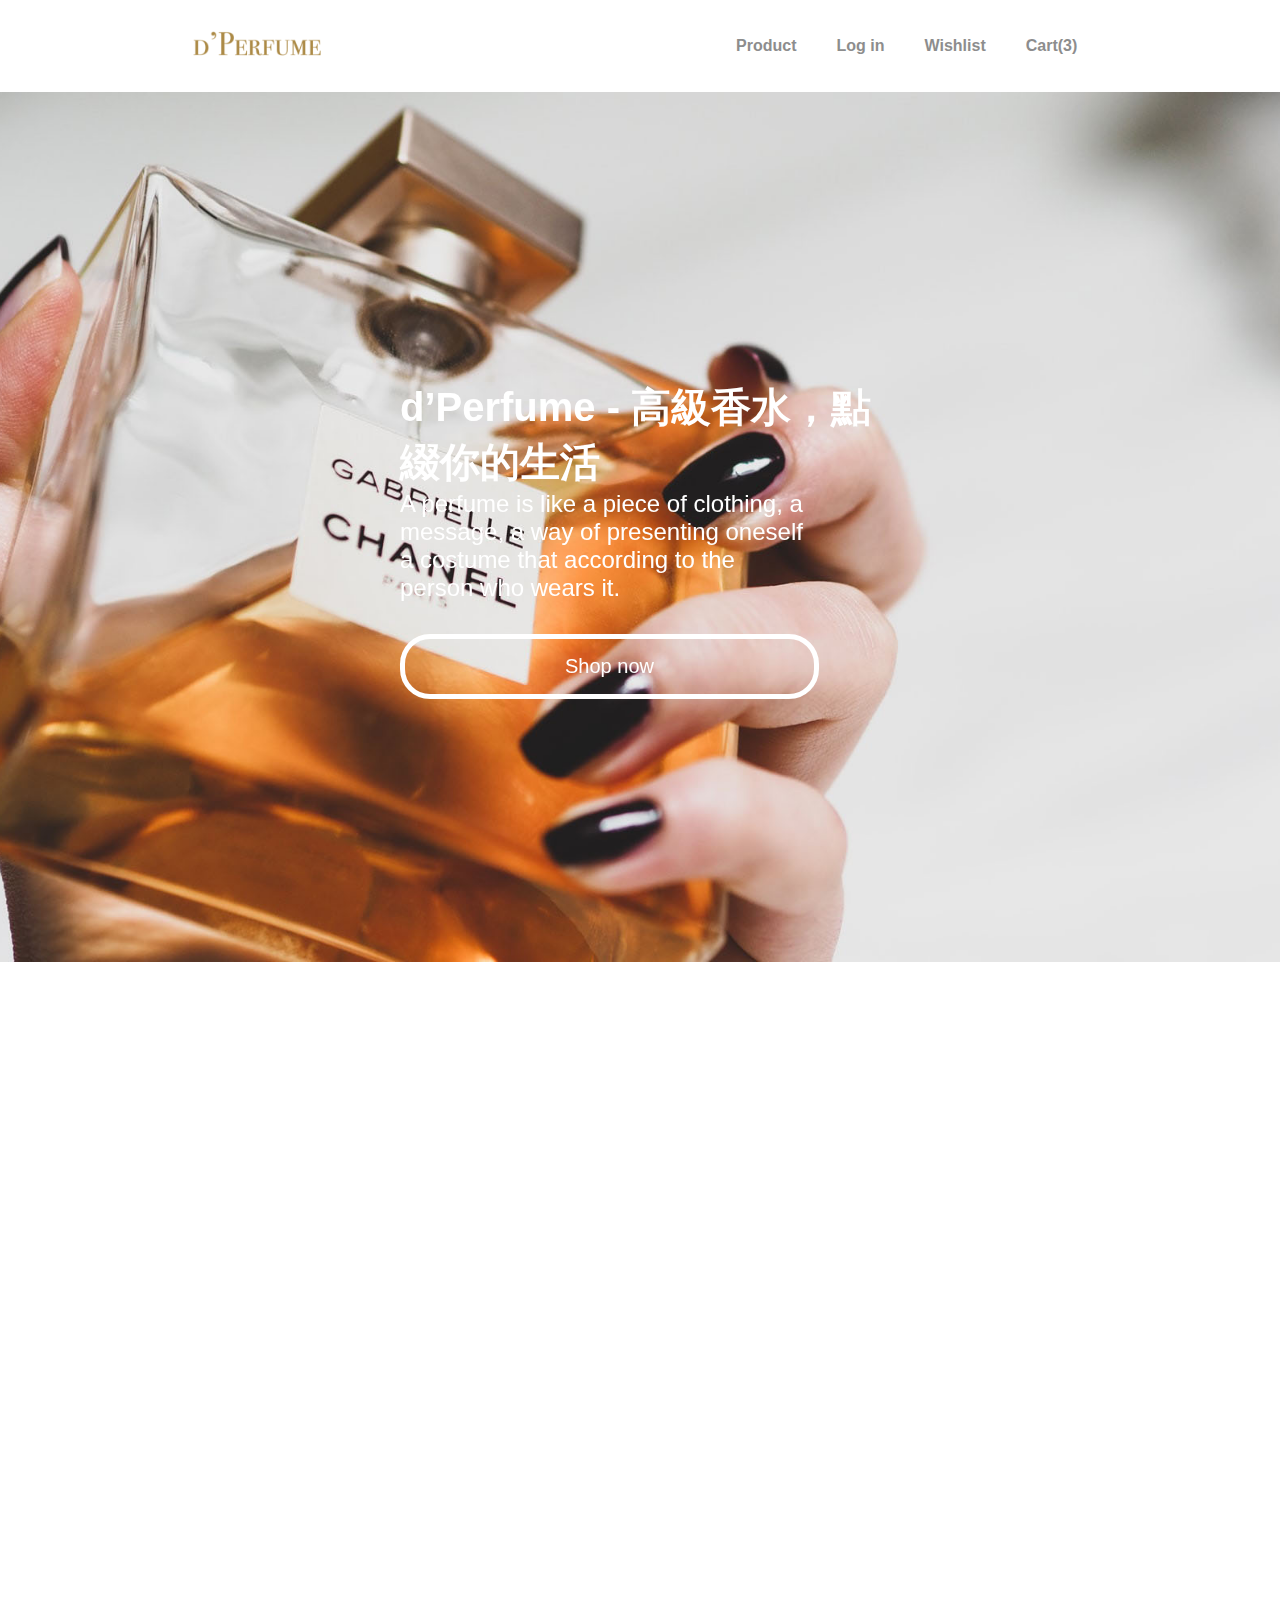
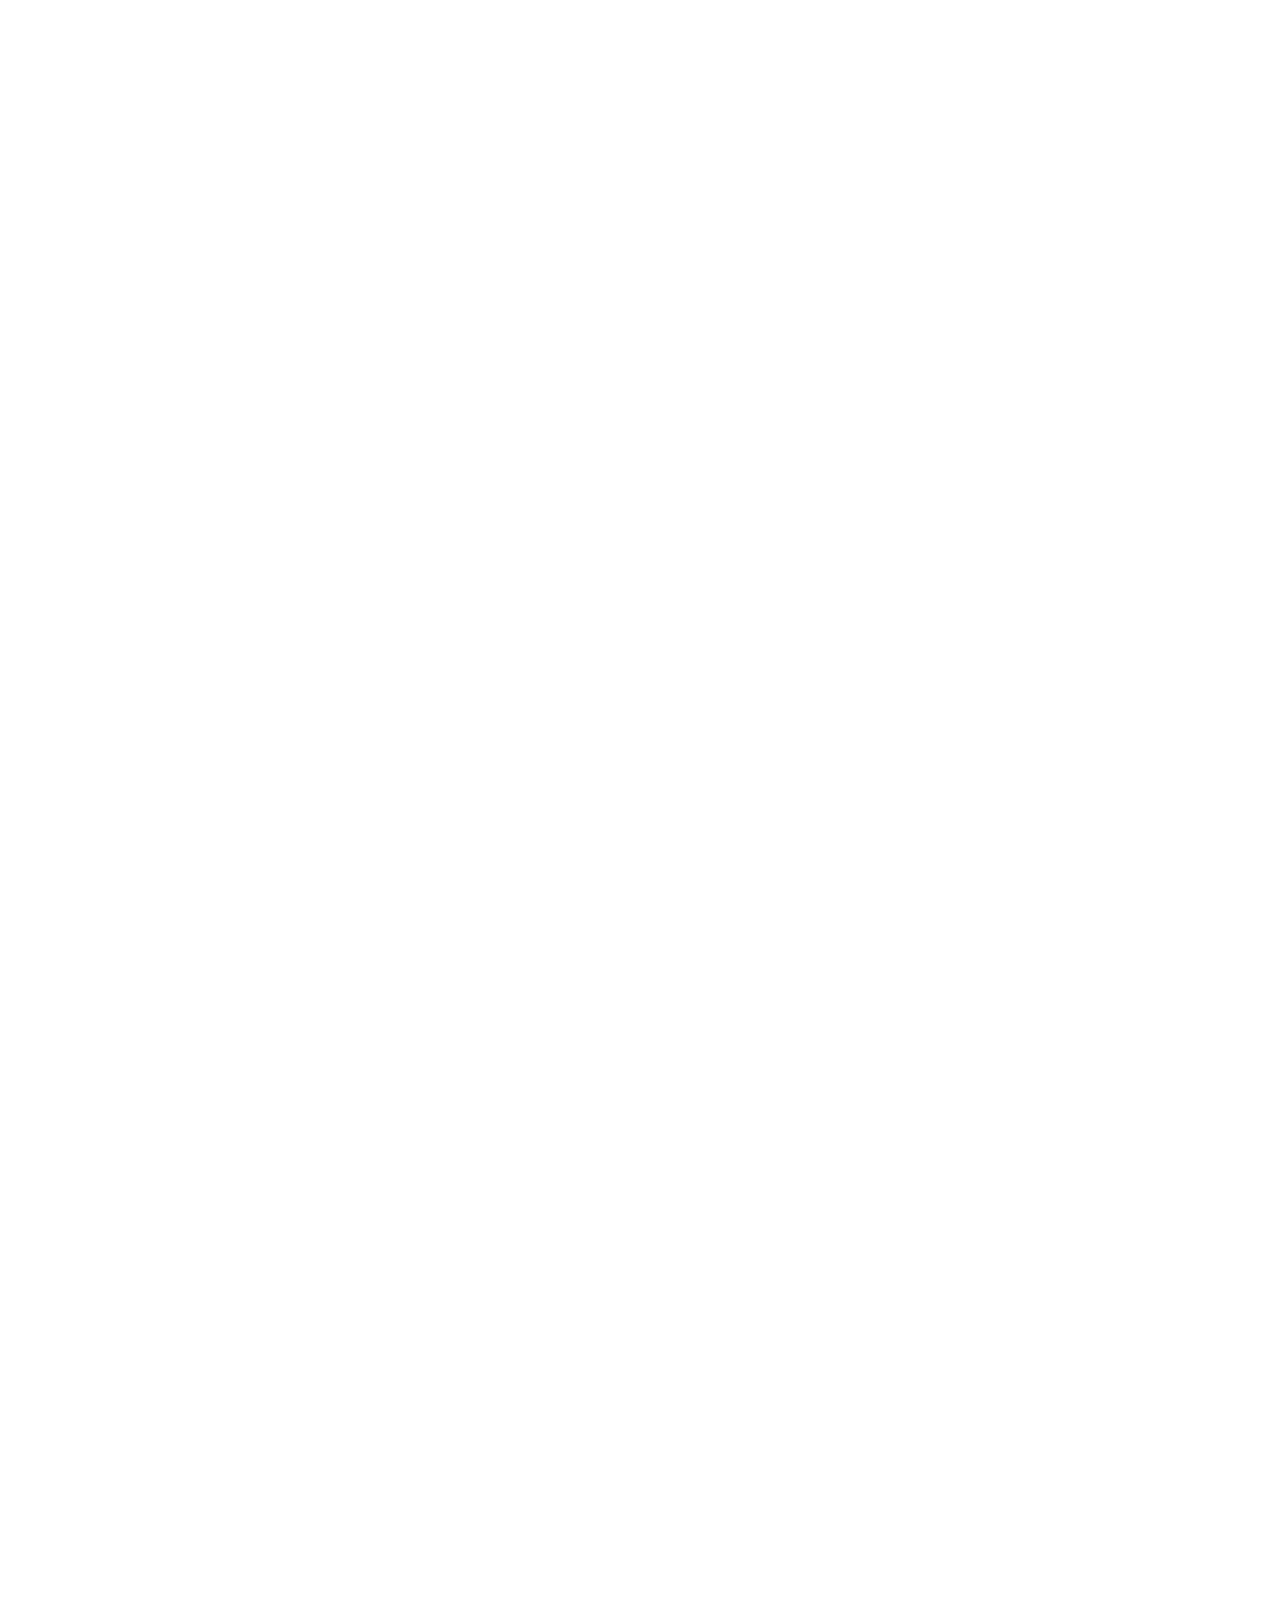
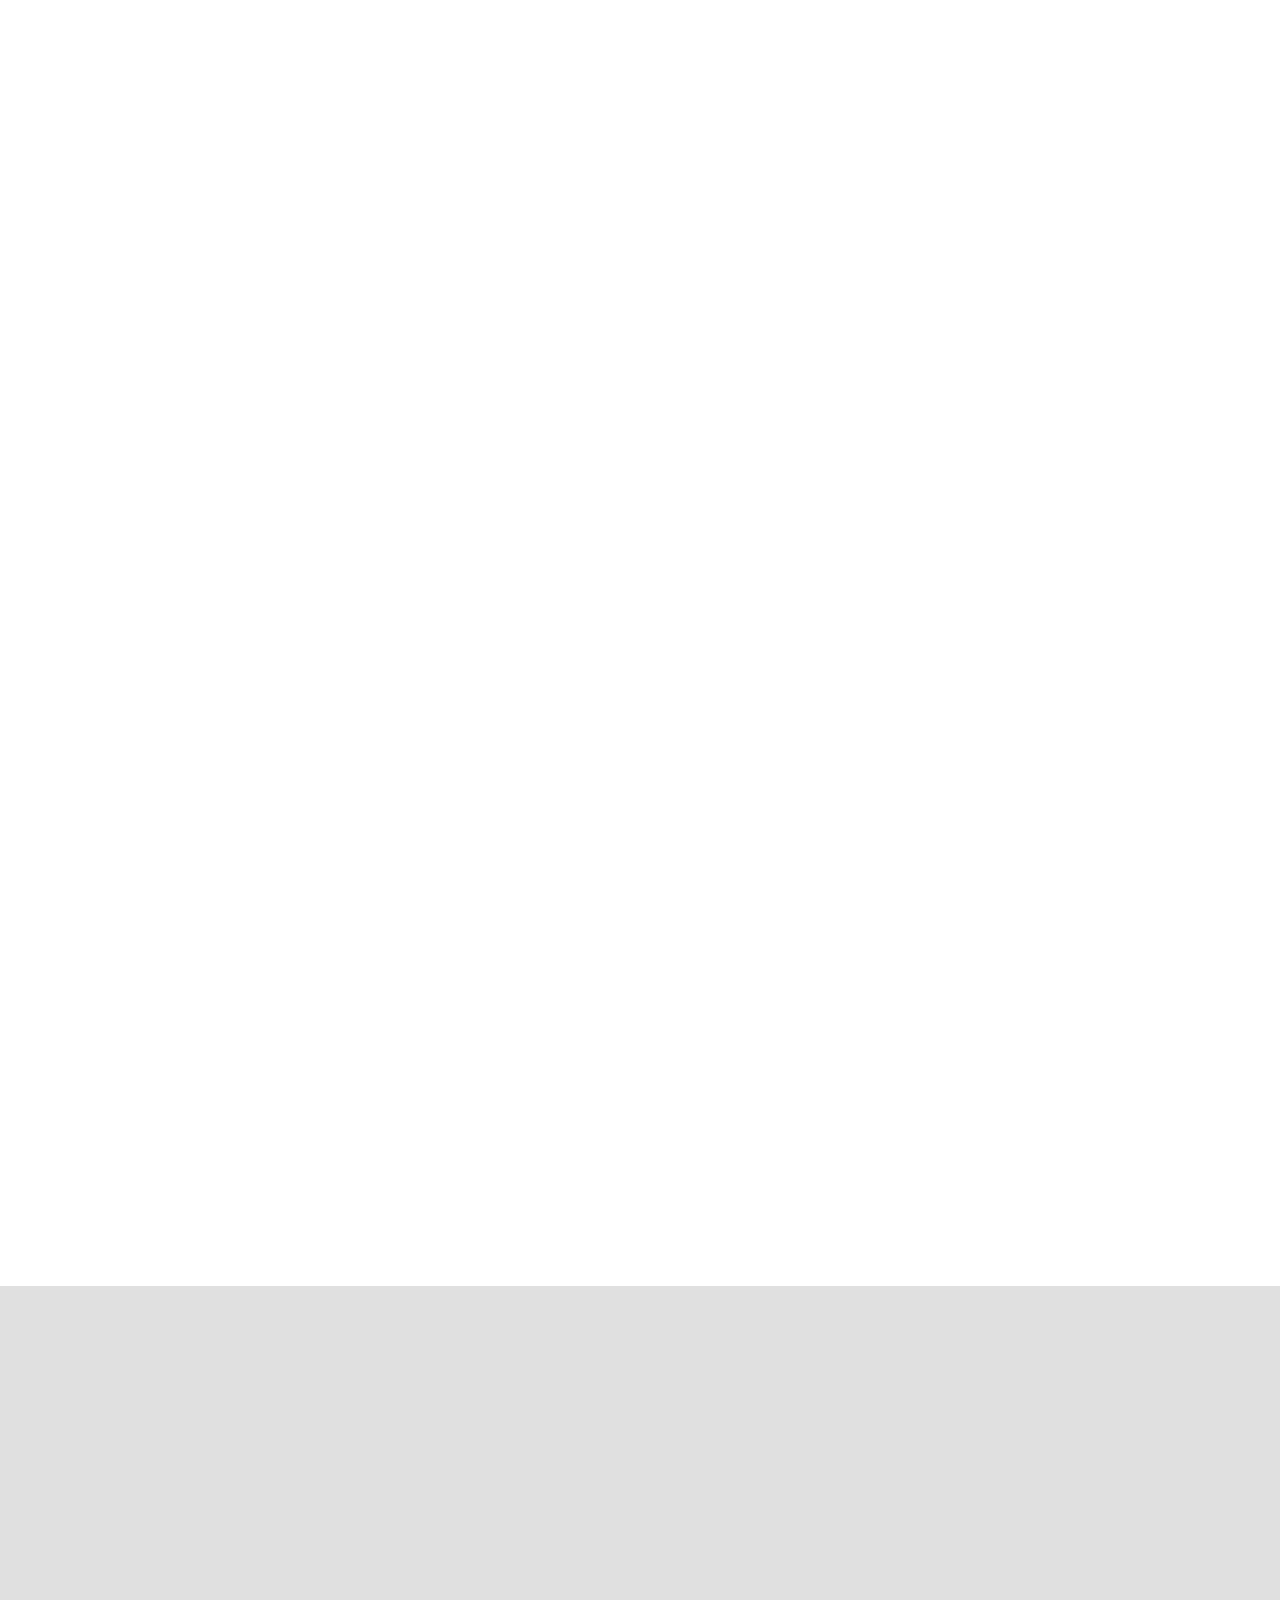
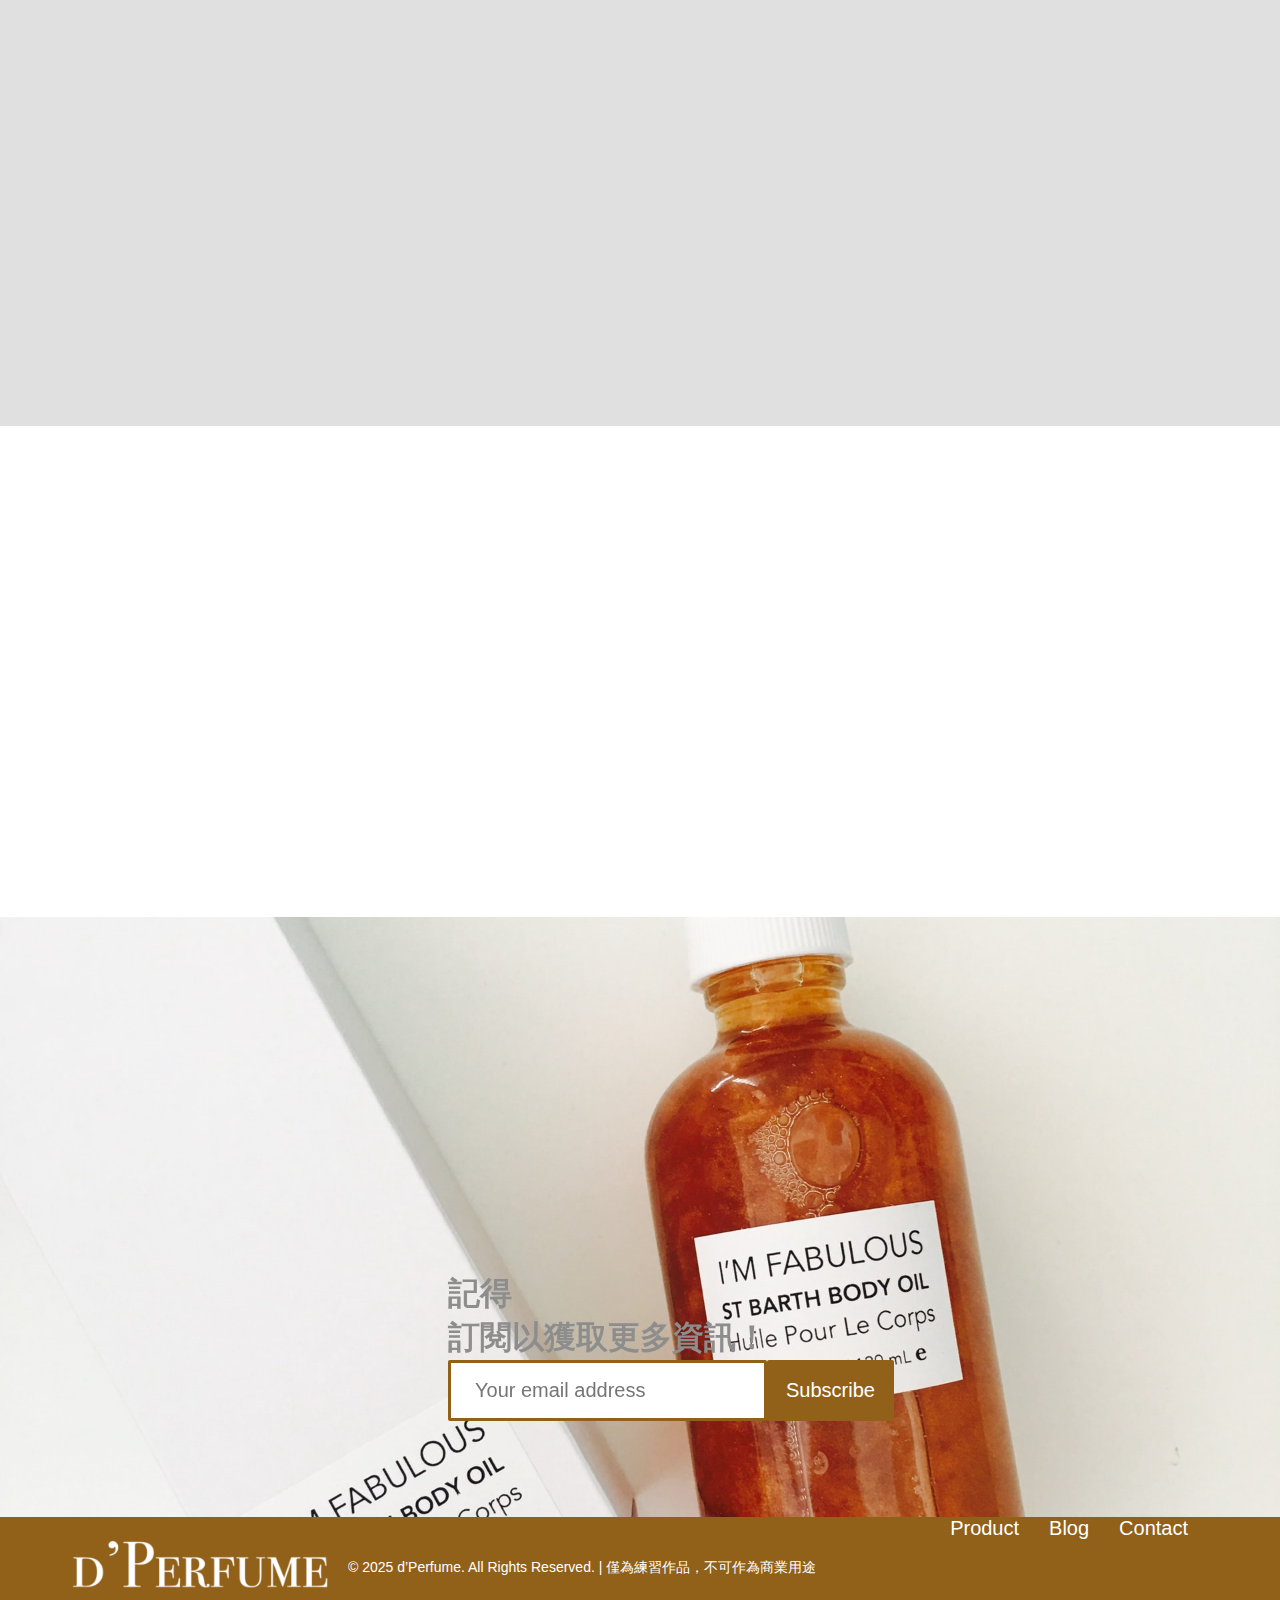
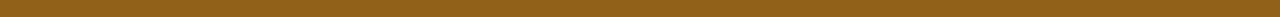
==== commit 42ad6f77: "Update index.html" ====
--- a/index.html
+++ b/index.html
@@ -23,7 +23,7 @@
 
 <body>
 <!-- 使用 Google PageSpeed Insights 測試載入速度，啟用 Lazy Loading（延遲載入圖片）-->
-    <div class="header container">
+     <div class="header container">
             <a href="./index.html" class="logo">
                 <img src="./images/d’Perfume.png" alt="d’Perfume Logo" loading="lazy">
             </a>
@@ -35,12 +35,12 @@
         </ul>
 
         <div class="menu">
-            <nav class="navbar">
-                <a class="navbar-link" href="#">
+            <nav class="navbar" aria-label="主選單">
+                <a class="navbar-link" href="#" aria-label="購物車，內含 3 件商品">
                     <span class="material-icons md-36">shopping_cart</span>
-                    <span class="number">3</span>
+                    <span class="number" aria-hidden="true">3</span>
                 </a>
-                <button class="navbar-toggler">
+                <button class="navbar-toggler" aria-label="開啟導航選單">
                     <span class="material-icons md-36">
                         menu
                     </span>
@@ -63,7 +63,7 @@
             <h1>d’Perfume - 高級香水，點綴你的生活</h1>
             <p>A perfume is like a piece of clothing, a <br> message, a way of presenting oneself <br> a costume that
                 according to the <br> person who wears it.</p>
-            <a href="./products.html"><input type="button" value="Shop now"></a>
+            <a href="./perfume-products.html"><input type="button" value="Shop now"></a>
         </div>
     </div>
     <div class="main container">
@@ -183,11 +183,13 @@
             <li><img src="./images/d’Perfumew@2x.png" alt="d’Perfumew"></li>
             <li><span>&copy; 2025 d’Perfume. All Rights Reserved. | 僅為練習作品，不可作為商業用途</span></li>
         </ul>
-        <ul class="footer_menu">
-            <li><a href="./perfume-products.html">Product</a></li>
-            <li><a href="#">Blog</a></li>
-            <li><a href="#">Contact</a></li>
-        </ul>
+       <nav aria-label="網站底部連結">
+            <ul class="footer_menu">
+                <li><a href="./perfume-products.html">Product</a></li>
+                <li><a href="#">Blog</a></li>
+                <li><a href="#">Contact</a></li>
+            </ul>
+        </nav>
     </div>
     <!-- 結構化數據 Schema Markup -->
     <script type="application/ld+json">
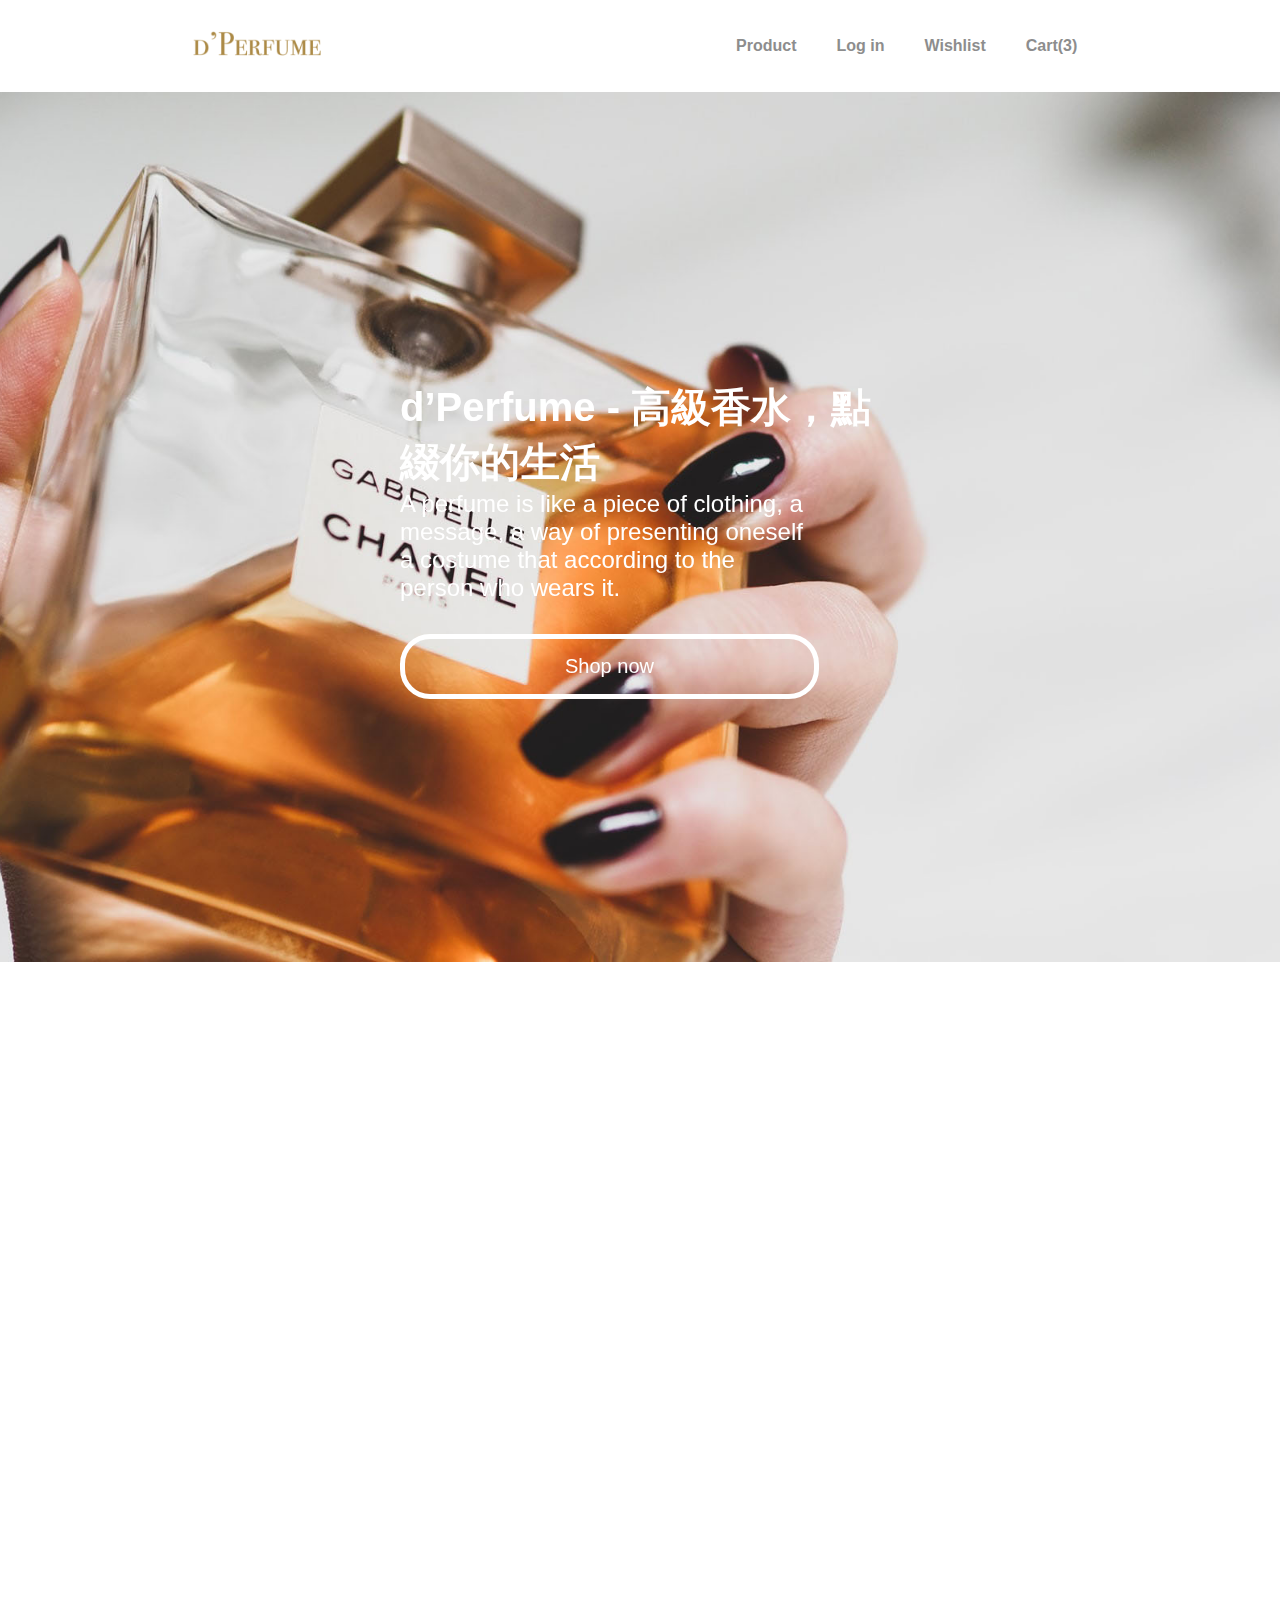
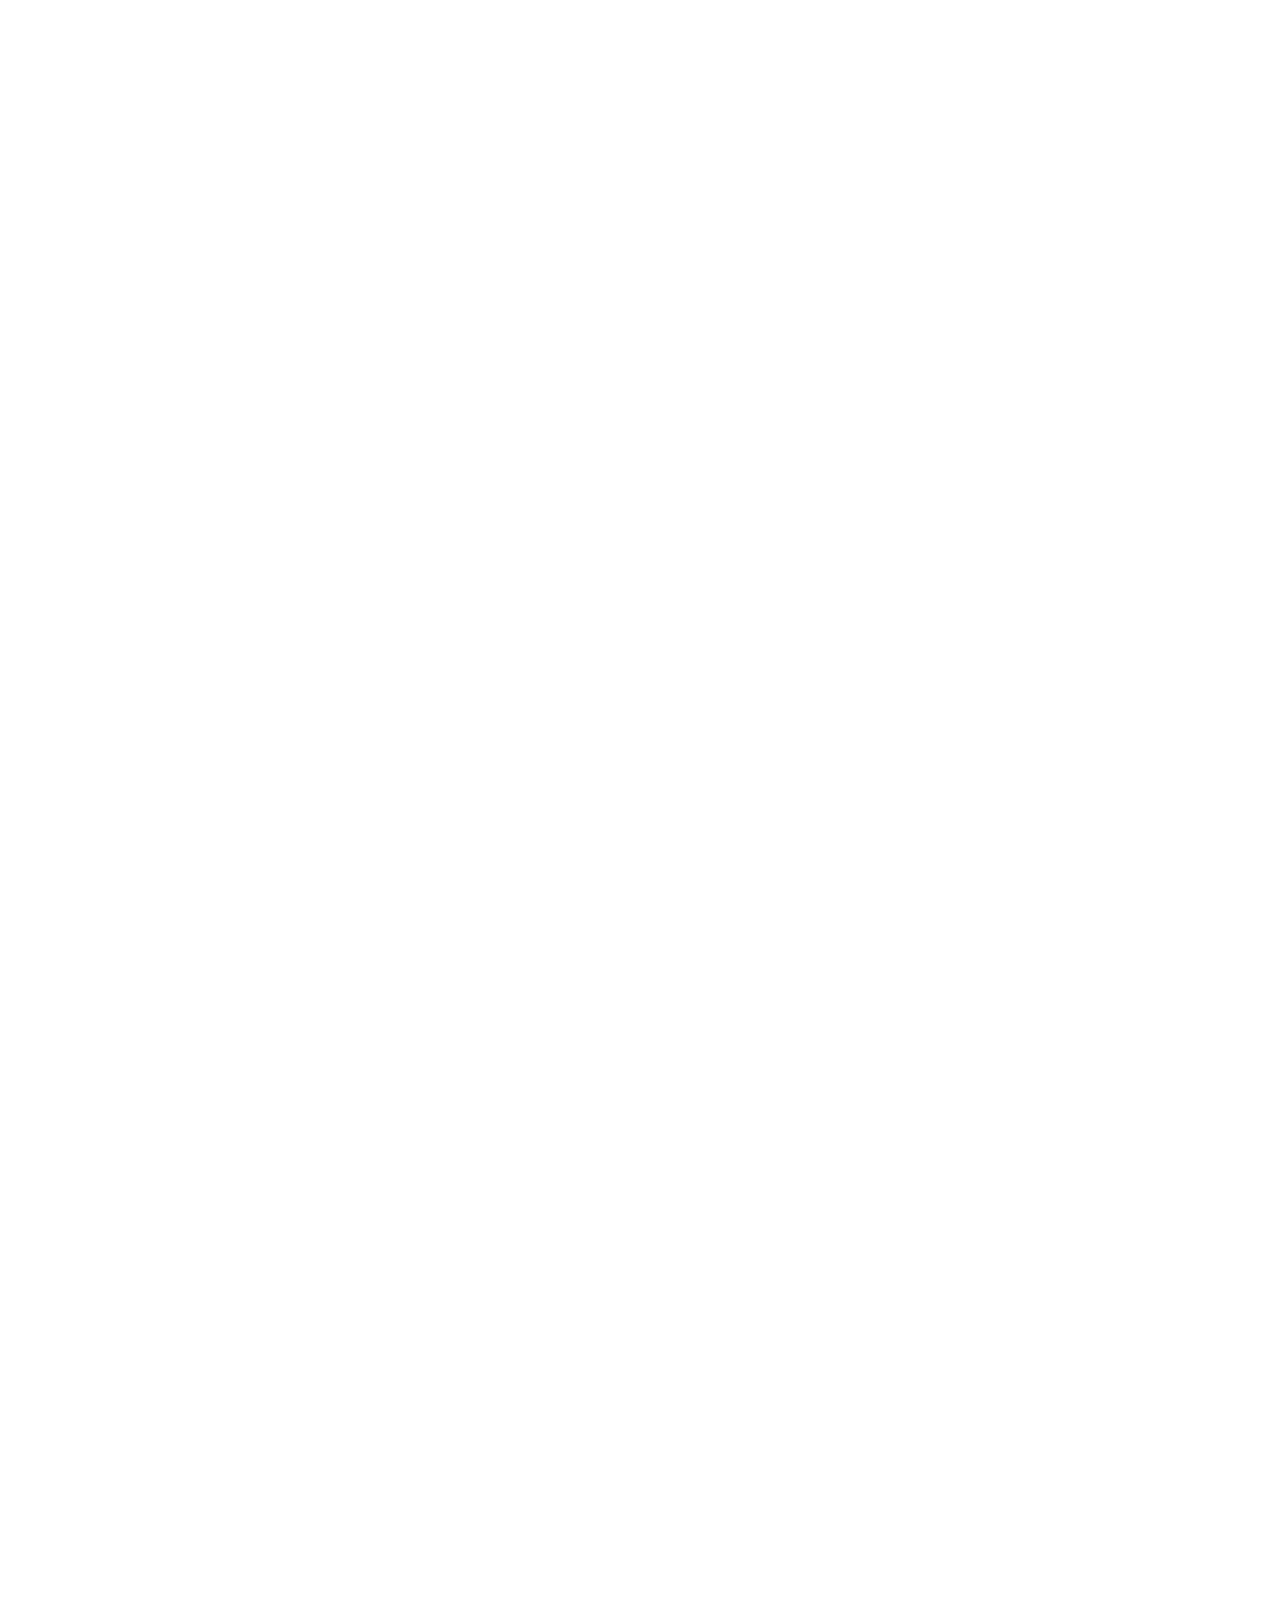
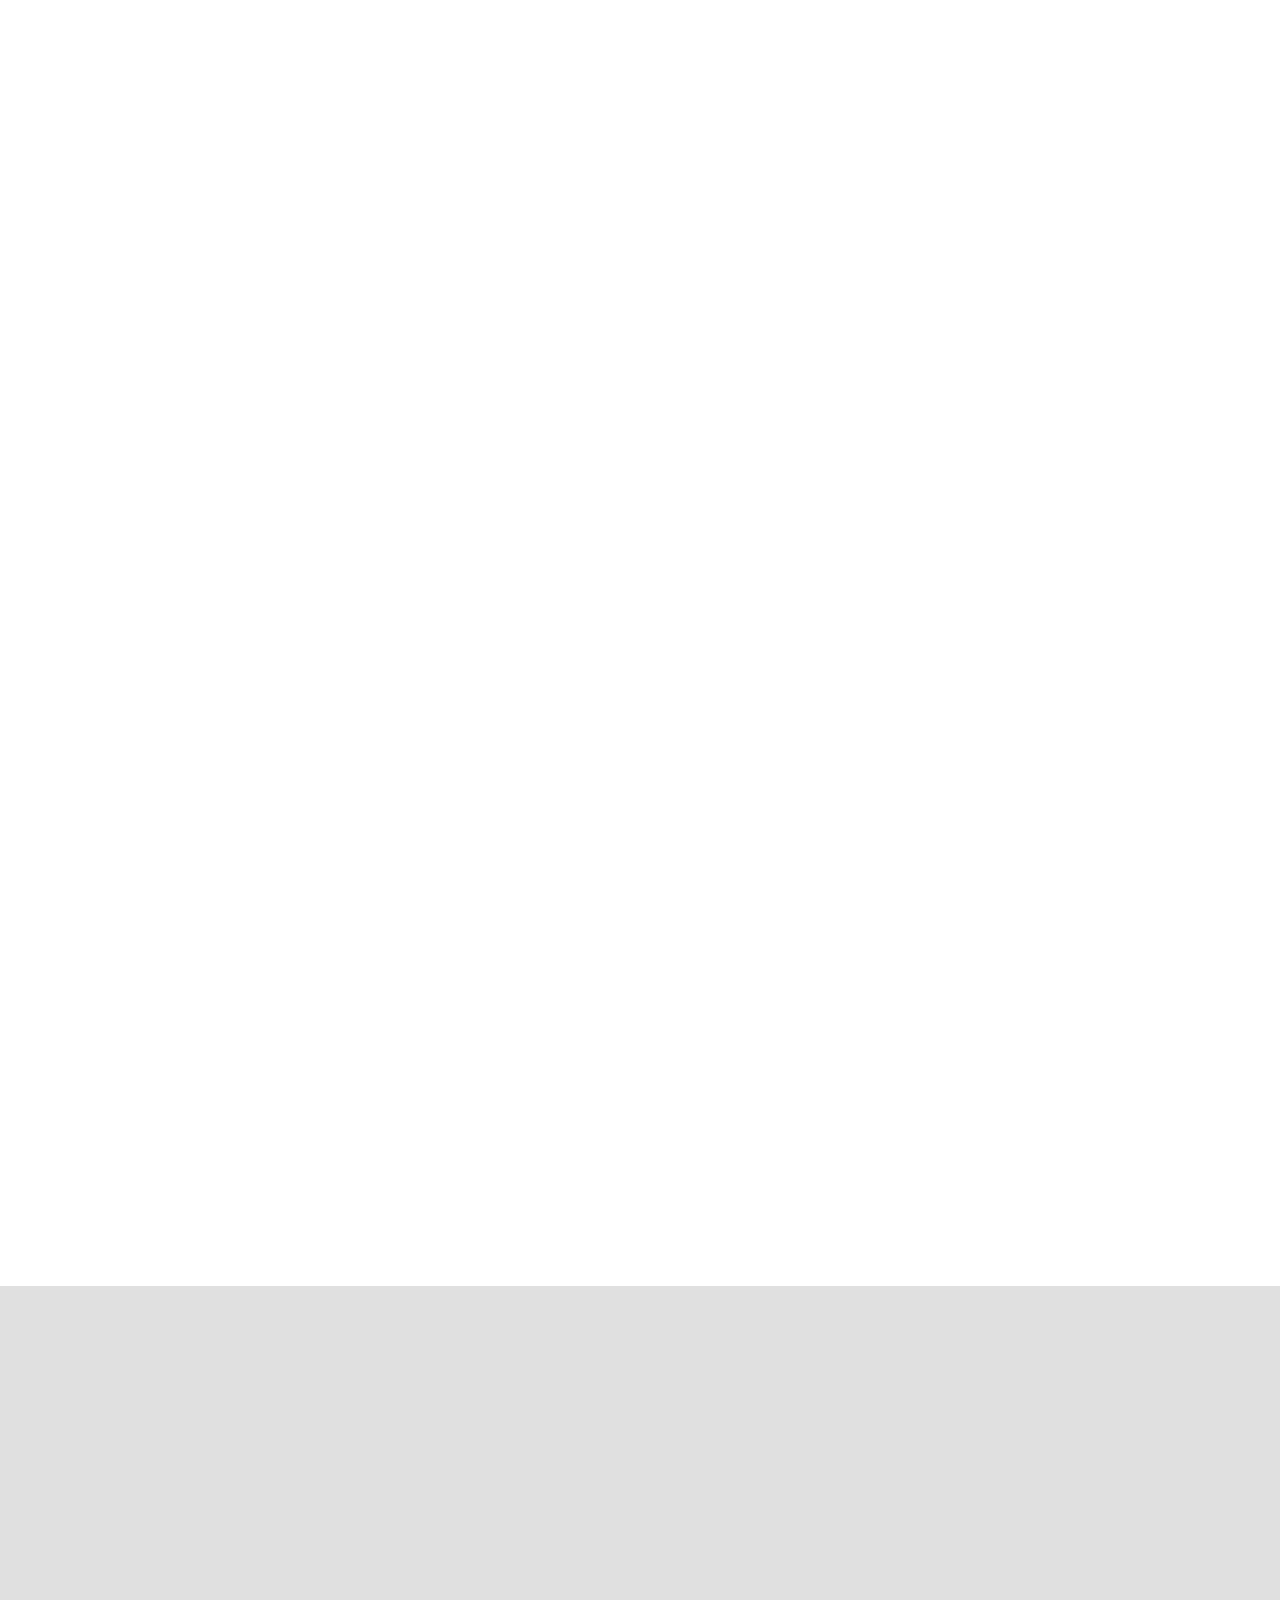
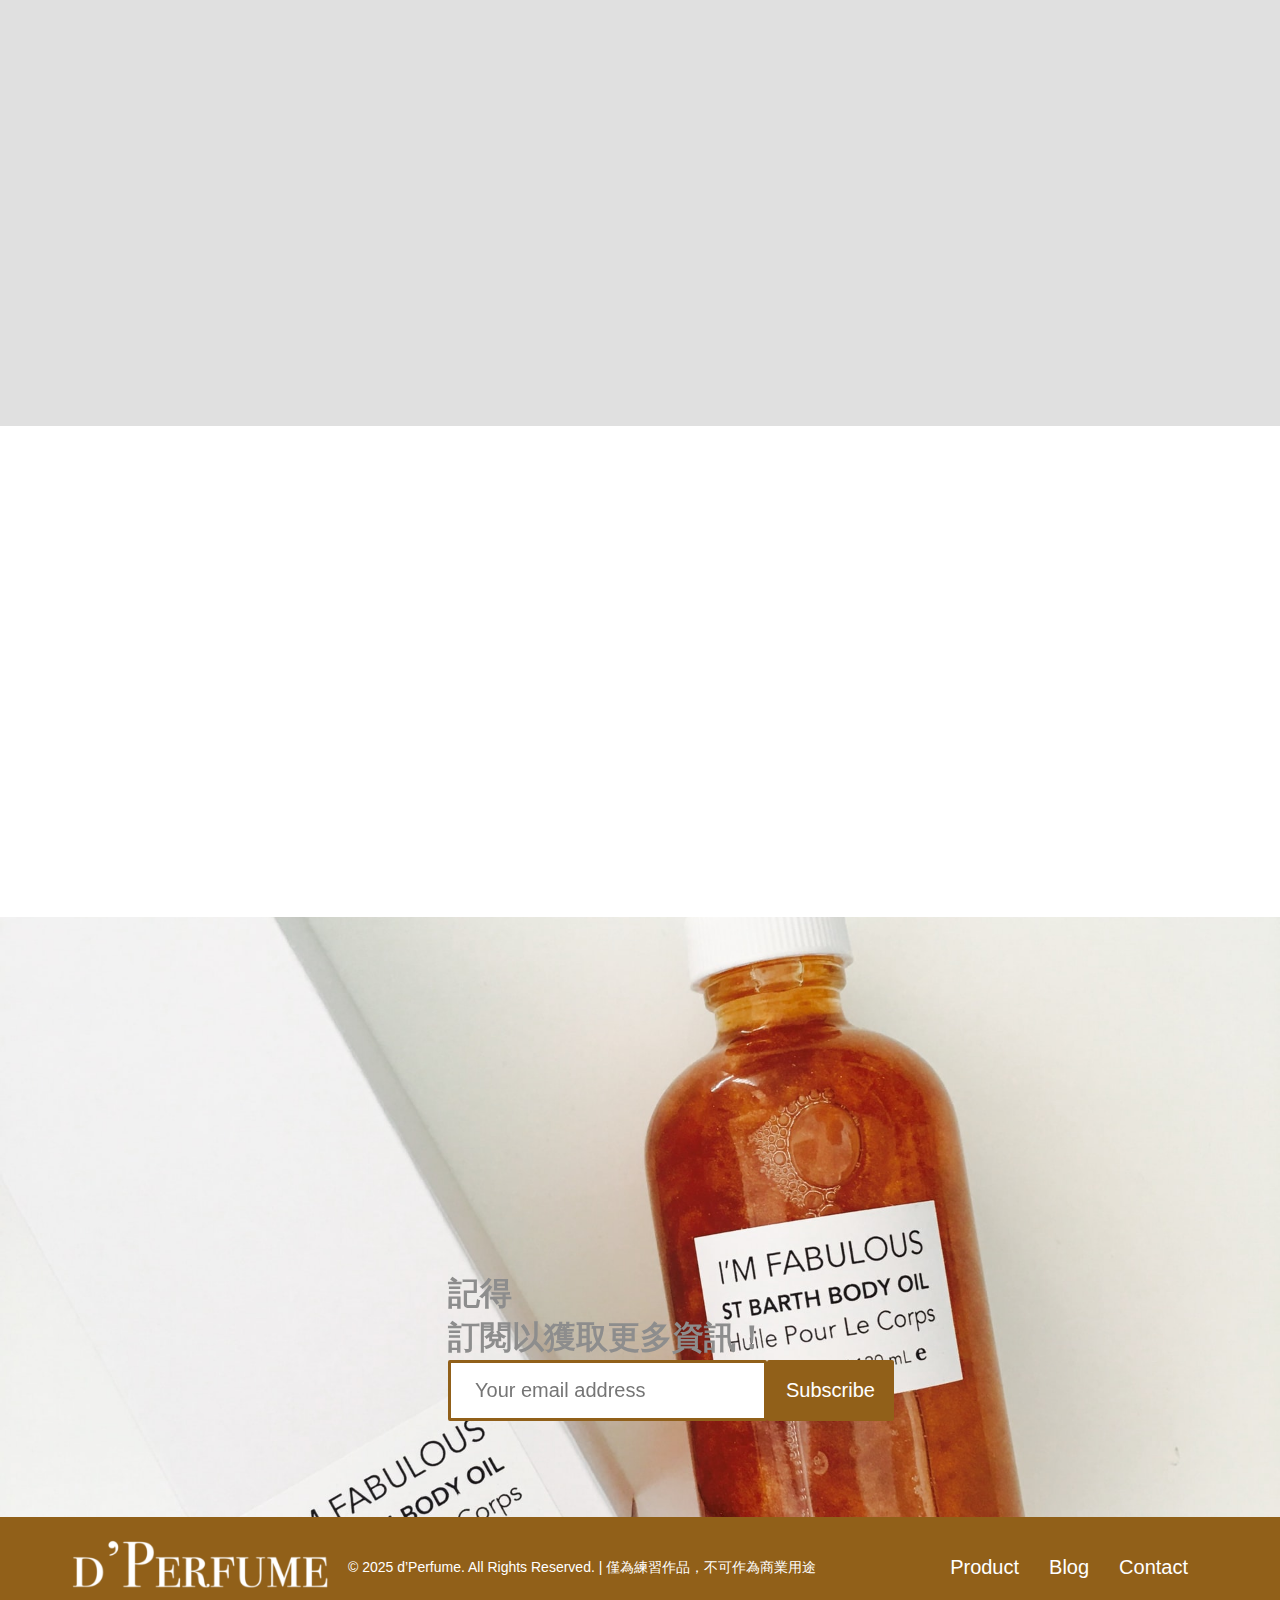
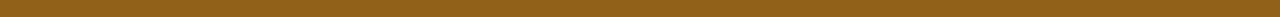
==== commit 5f4933af: "Update index.html" ====
--- a/index.html
+++ b/index.html
@@ -183,13 +183,11 @@
             <li><img src="./images/d’Perfumew@2x.png" alt="d’Perfumew"></li>
             <li><span>&copy; 2025 d’Perfume. All Rights Reserved. | 僅為練習作品，不可作為商業用途</span></li>
         </ul>
-       <nav aria-label="網站底部連結">
             <ul class="footer_menu">
                 <li><a href="./perfume-products.html">Product</a></li>
                 <li><a href="#">Blog</a></li>
                 <li><a href="#">Contact</a></li>
             </ul>
-        </nav>
     </div>
     <!-- 結構化數據 Schema Markup -->
     <script type="application/ld+json">
